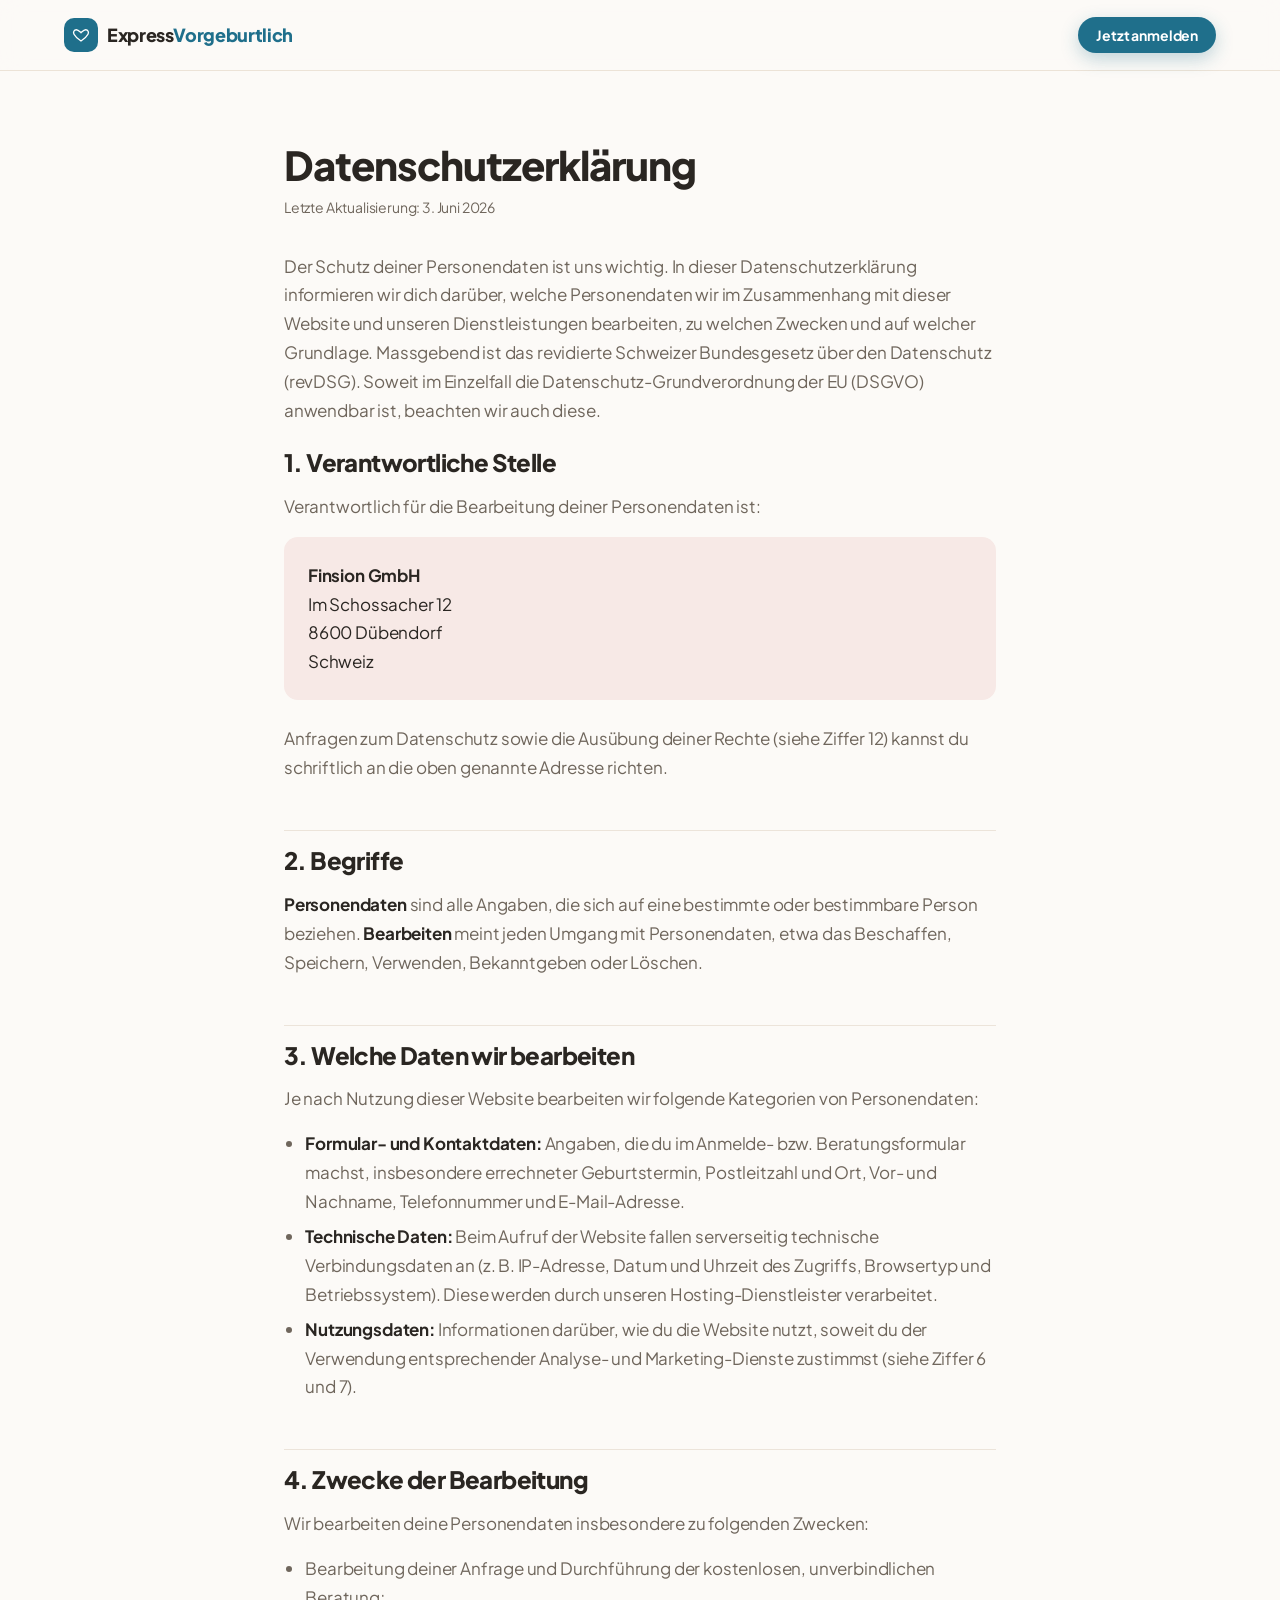
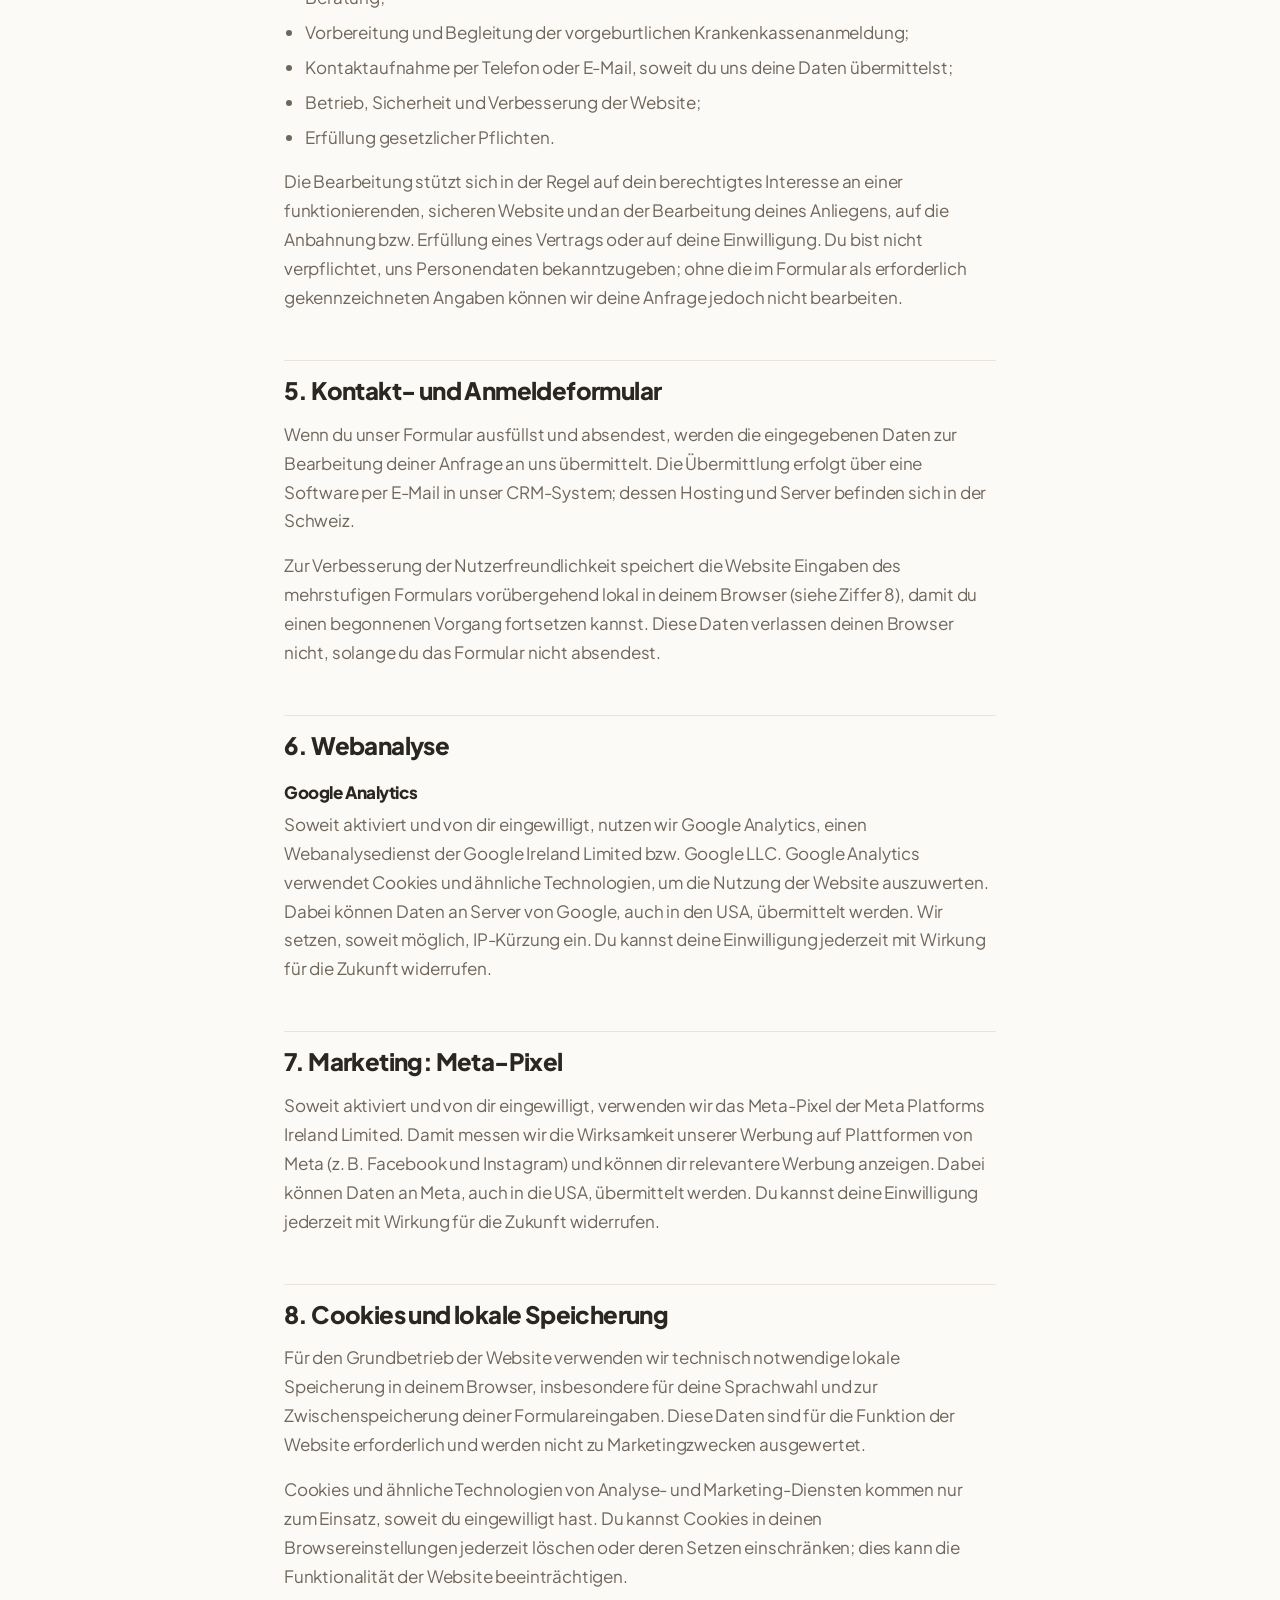
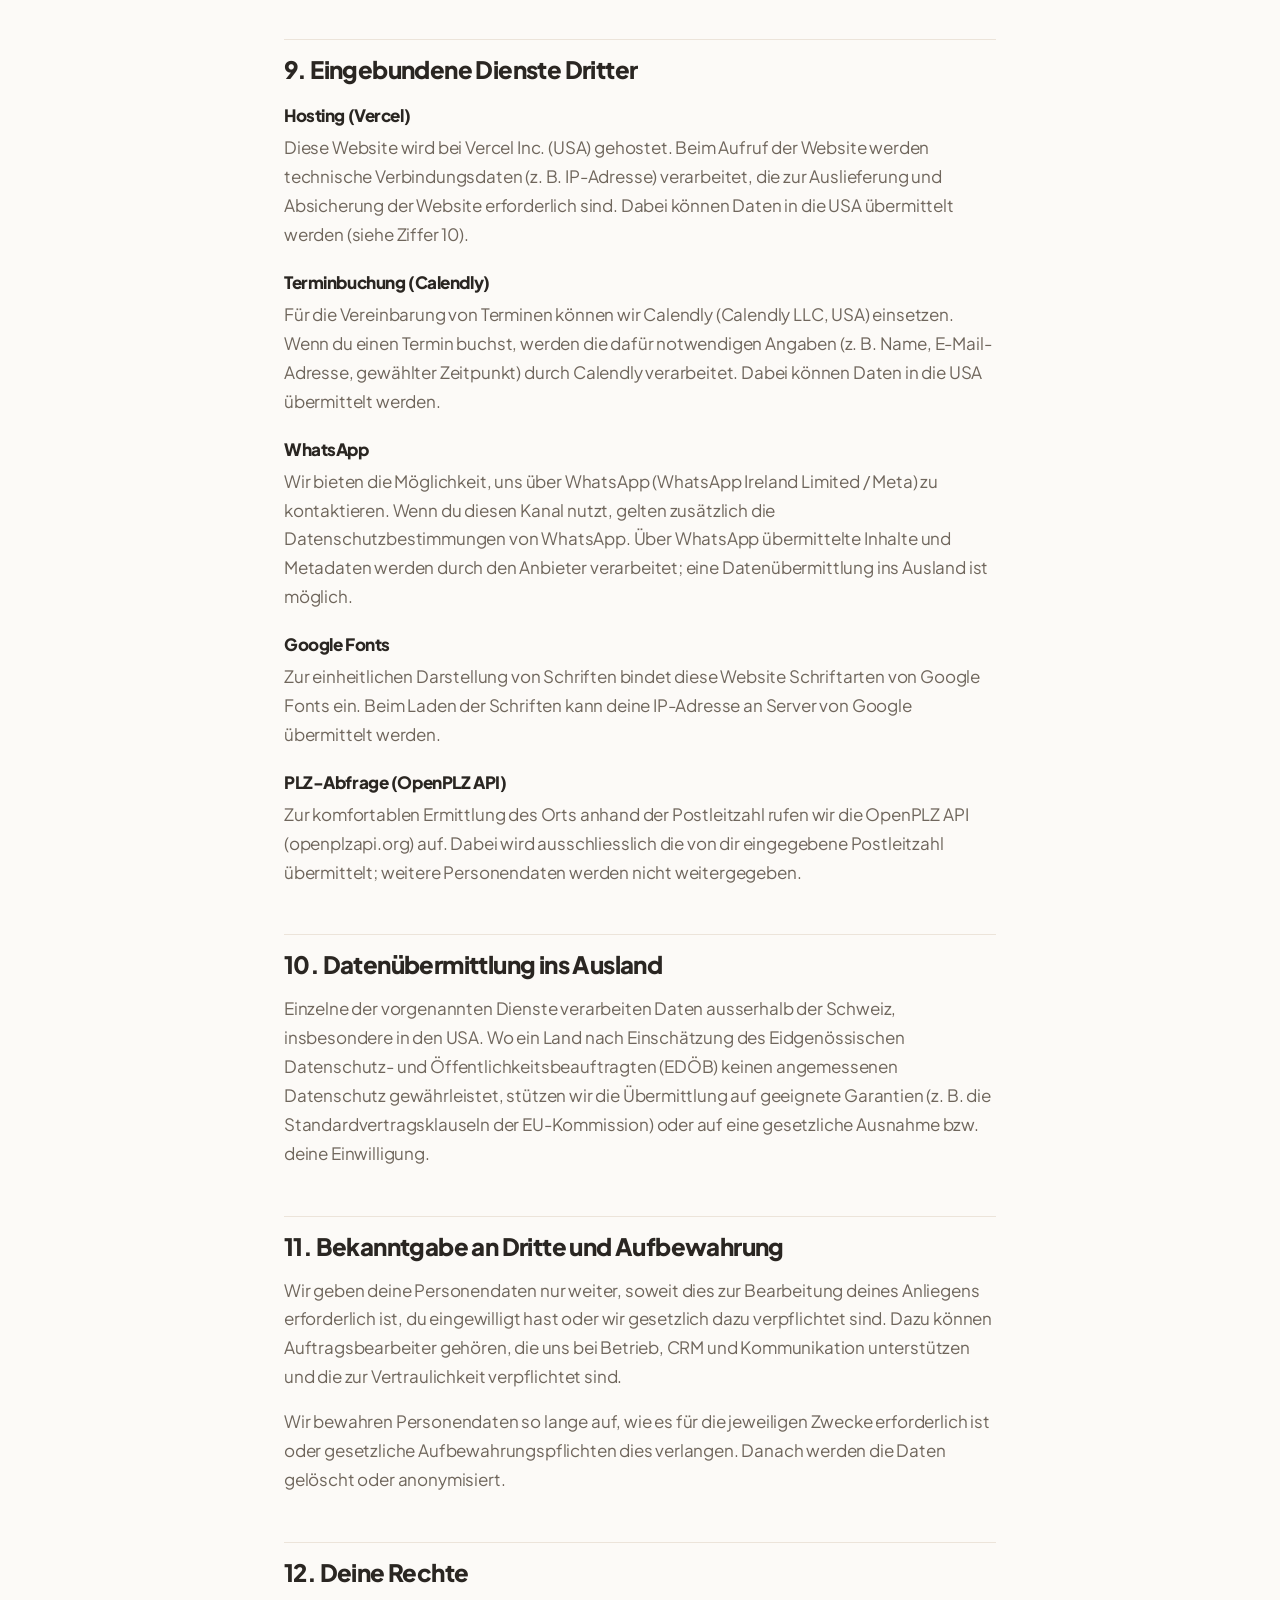
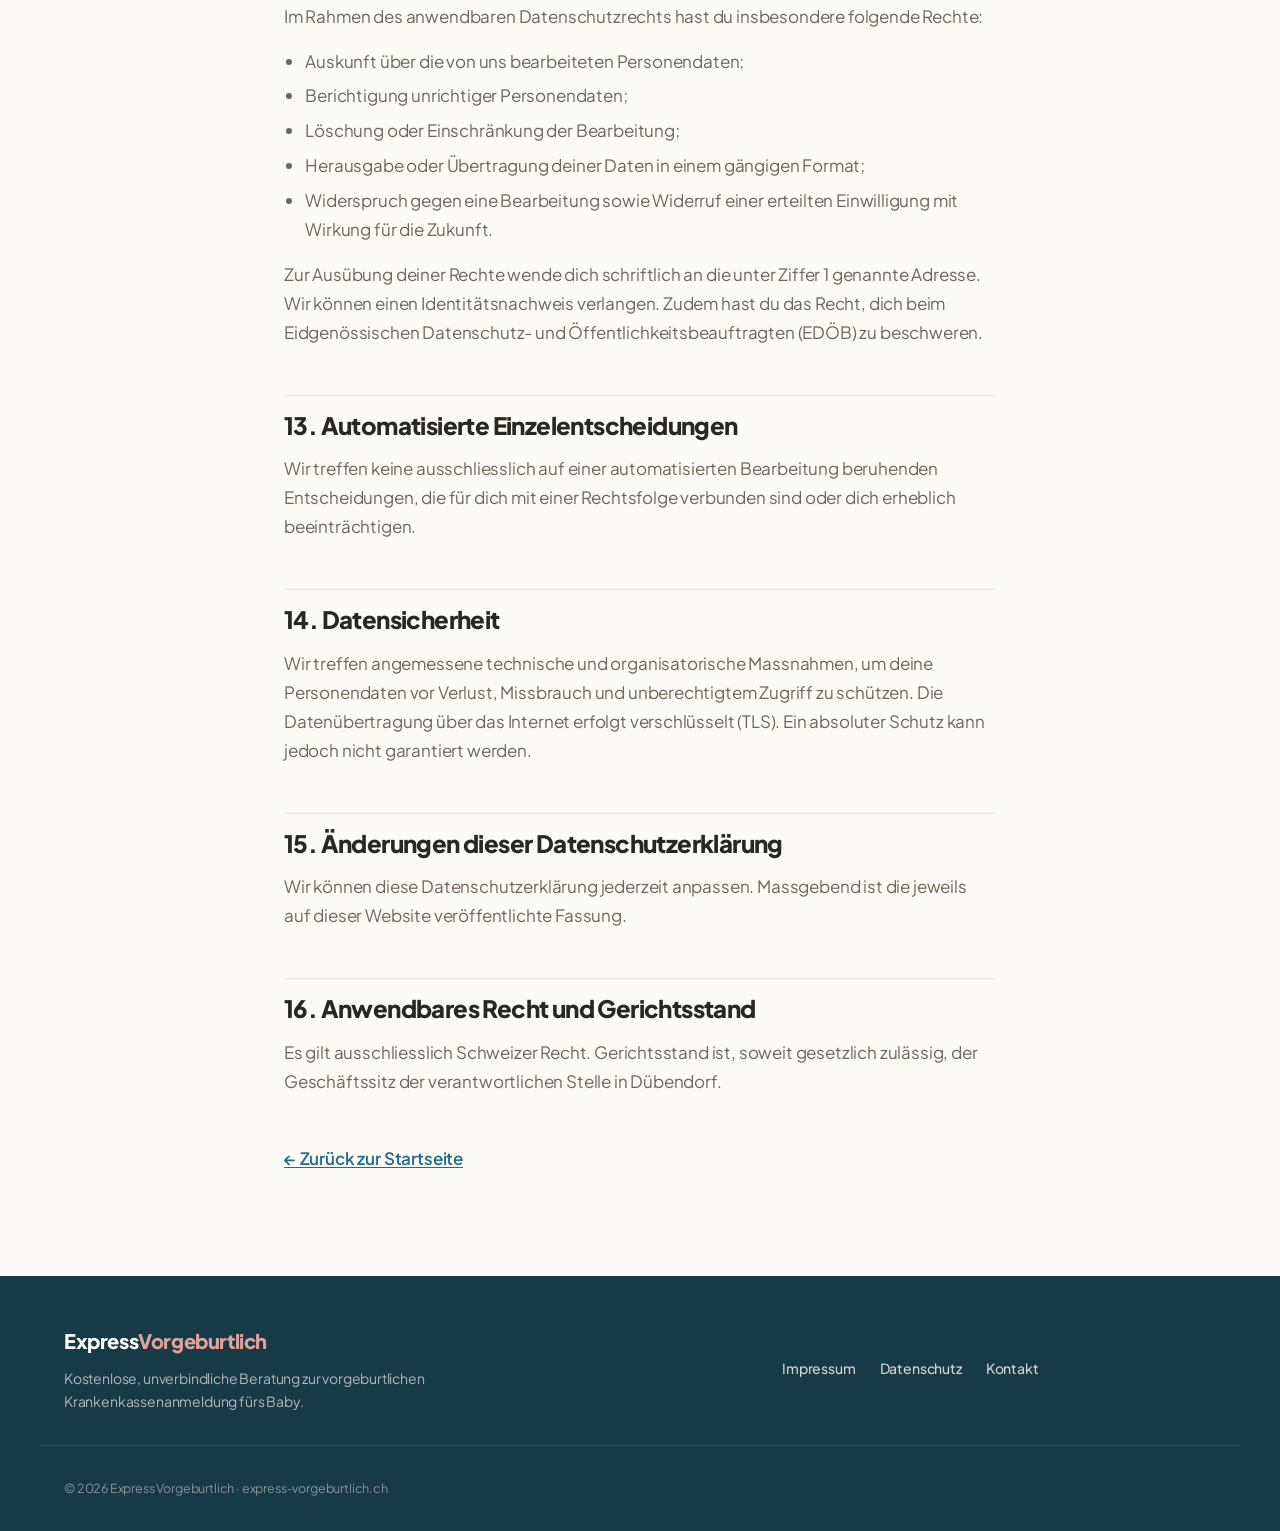
==== datenschutz.html @ a2217237 "Babyphone-Hinweis praezisiert: erfolgreiche Anmeldung bei der Krankenkasse (4 Sprachen)" ====
<!DOCTYPE html>
<html lang="de">
<head>
  <meta charset="UTF-8" />
  <meta name="viewport" content="width=device-width, initial-scale=1.0" />
  <title>Datenschutzerklärung · Express Vorgeburtlich</title>
  <meta name="description" content="Datenschutzerklärung von Express Vorgeburtlich nach revidiertem Schweizer Datenschutzgesetz (revDSG)." />
  <meta name="robots" content="index, follow" />
  <link rel="canonical" href="https://express-vorgeburtlich.ch/datenschutz.html" />

  <link rel="icon" href="/favicon.ico" sizes="any" />
  <link rel="icon" href="/favicon.svg" type="image/svg+xml" />
  <link rel="apple-touch-icon" href="/apple-touch-icon.png" />

  <link rel="preconnect" href="https://fonts.googleapis.com" />
  <link rel="preconnect" href="https://fonts.gstatic.com" crossorigin />
  <link rel="stylesheet"
        href="https://fonts.googleapis.com/css2?family=Plus+Jakarta+Sans:wght@400;500;600;700;800&display=swap" />

  <link rel="stylesheet" href="styles.css?v=25" />
</head>
<body>

  <!-- ============================================================
       HEADER (schlank, ohne Formular-Logik)
       ============================================================ -->
  <header class="site-header" id="top">
    <div class="container header-inner">
      <a class="logo" href="/" aria-label="Express Vorgeburtlich: Startseite">
        <span class="logo-mark" aria-hidden="true">
          <svg viewBox="0 0 24 24" width="18" height="18">
            <path d="M12 20s-7-4.5-9.3-9C1.2 8.2 2.6 5 5.8 5 8 5 9.3 6.5 12 9c2.7-2.5 4-4 6.2-4 3.2 0 4.6 3.2 3.1 6-2.3 4.5-9.3 9-9.3 9z" fill="none" stroke="currentColor" stroke-width="1.8" stroke-linejoin="round"/>
          </svg>
        </span>
        <span class="logo-text">Express<span class="logo-accent">Vorgeburtlich</span></span>
      </a>
      <div class="header-actions">
        <a href="/#formular" class="btn btn-primary btn-sm header-cta">Jetzt anmelden</a>
      </div>
    </div>
  </header>

  <main>
    <section class="legal">
      <div class="container narrow">

        <div class="legal-head">
          <h1>Datenschutzerklärung</h1>
          <p class="legal-updated">Letzte Aktualisierung: 3. Juni 2026</p>
        </div>

        <p>
          Der Schutz deiner Personendaten ist uns wichtig. In dieser Datenschutzerklärung
          informieren wir dich darüber, welche Personendaten wir im Zusammenhang mit dieser
          Website und unseren Dienstleistungen bearbeiten, zu welchen Zwecken und auf welcher
          Grundlage. Massgebend ist das revidierte Schweizer Bundesgesetz über den Datenschutz
          (revDSG). Soweit im Einzelfall die Datenschutz-Grundverordnung der EU (DSGVO) anwendbar
          ist, beachten wir auch diese.
        </p>

        <h2>1. Verantwortliche Stelle</h2>
        <p>Verantwortlich für die Bearbeitung deiner Personendaten ist:</p>
        <div class="legal-box">
          <address>
            <strong>Finsion GmbH</strong><br />
            Im Schossacher 12<br />
            8600 Dübendorf<br />
            Schweiz
          </address>
        </div>
        <p>
          Anfragen zum Datenschutz sowie die Ausübung deiner Rechte (siehe Ziffer 12) kannst du
          schriftlich an die oben genannte Adresse richten.
        </p>

        <h2>2. Begriffe</h2>
        <p>
          <strong>Personendaten</strong> sind alle Angaben, die sich auf eine bestimmte oder
          bestimmbare Person beziehen. <strong>Bearbeiten</strong> meint jeden Umgang mit
          Personendaten, etwa das Beschaffen, Speichern, Verwenden, Bekanntgeben oder Löschen.
        </p>

        <h2>3. Welche Daten wir bearbeiten</h2>
        <p>Je nach Nutzung dieser Website bearbeiten wir folgende Kategorien von Personendaten:</p>
        <ul>
          <li>
            <strong>Formular- und Kontaktdaten:</strong> Angaben, die du im Anmelde- bzw.
            Beratungsformular machst, insbesondere errechneter Geburtstermin, Postleitzahl und Ort,
            Vor- und Nachname, Telefonnummer und E-Mail-Adresse.
          </li>
          <li>
            <strong>Technische Daten:</strong> Beim Aufruf der Website fallen serverseitig
            technische Verbindungsdaten an (z. B. IP-Adresse, Datum und Uhrzeit des Zugriffs,
            Browsertyp und Betriebssystem). Diese werden durch unseren Hosting-Dienstleister
            verarbeitet.
          </li>
          <li>
            <strong>Nutzungsdaten:</strong> Informationen darüber, wie du die Website nutzt,
            soweit du der Verwendung entsprechender Analyse- und Marketing-Dienste zustimmst
            (siehe Ziffer 6 und 7).
          </li>
        </ul>

        <h2>4. Zwecke der Bearbeitung</h2>
        <p>Wir bearbeiten deine Personendaten insbesondere zu folgenden Zwecken:</p>
        <ul>
          <li>Bearbeitung deiner Anfrage und Durchführung der kostenlosen, unverbindlichen Beratung;</li>
          <li>Vorbereitung und Begleitung der vorgeburtlichen Krankenkassenanmeldung;</li>
          <li>Kontaktaufnahme per Telefon oder E-Mail, soweit du uns deine Daten übermittelst;</li>
          <li>Betrieb, Sicherheit und Verbesserung der Website;</li>
          <li>Erfüllung gesetzlicher Pflichten.</li>
        </ul>
        <p>
          Die Bearbeitung stützt sich in der Regel auf dein berechtigtes Interesse an einer
          funktionierenden, sicheren Website und an der Bearbeitung deines Anliegens, auf die
          Anbahnung bzw. Erfüllung eines Vertrags oder auf deine Einwilligung. Du bist nicht
          verpflichtet, uns Personendaten bekanntzugeben; ohne die im Formular als erforderlich
          gekennzeichneten Angaben können wir deine Anfrage jedoch nicht bearbeiten.
        </p>

        <h2>5. Kontakt- und Anmeldeformular</h2>
        <p>
          Wenn du unser Formular ausfüllst und absendest, werden die eingegebenen Daten zur
          Bearbeitung deiner Anfrage an uns übermittelt. Die Übermittlung erfolgt über eine
          Software per E-Mail in unser CRM-System; dessen Hosting und Server befinden sich in der
          Schweiz.
        </p>
        <p>
          Zur Verbesserung der Nutzerfreundlichkeit speichert die Website Eingaben des mehrstufigen
          Formulars vorübergehend lokal in deinem Browser (siehe Ziffer 8), damit du einen
          begonnenen Vorgang fortsetzen kannst. Diese Daten verlassen deinen Browser nicht, solange
          du das Formular nicht absendest.
        </p>

        <h2>6. Webanalyse</h2>
        <h3>Google Analytics</h3>
        <p>
          Soweit aktiviert und von dir eingewilligt, nutzen wir Google Analytics, einen
          Webanalysedienst der Google Ireland Limited bzw. Google LLC. Google Analytics verwendet
          Cookies und ähnliche Technologien, um die Nutzung der Website auszuwerten. Dabei können
          Daten an Server von Google, auch in den USA, übermittelt werden. Wir setzen, soweit
          möglich, IP-Kürzung ein. Du kannst deine Einwilligung jederzeit mit Wirkung für die
          Zukunft widerrufen.
        </p>

        <h2>7. Marketing: Meta-Pixel</h2>
        <p>
          Soweit aktiviert und von dir eingewilligt, verwenden wir das Meta-Pixel der Meta Platforms
          Ireland Limited. Damit messen wir die Wirksamkeit unserer Werbung auf Plattformen von Meta
          (z. B. Facebook und Instagram) und können dir relevantere Werbung anzeigen. Dabei können
          Daten an Meta, auch in die USA, übermittelt werden. Du kannst deine Einwilligung jederzeit
          mit Wirkung für die Zukunft widerrufen.
        </p>

        <h2>8. Cookies und lokale Speicherung</h2>
        <p>
          Für den Grundbetrieb der Website verwenden wir technisch notwendige lokale Speicherung in
          deinem Browser, insbesondere für deine Sprachwahl und zur Zwischenspeicherung deiner
          Formulareingaben. Diese Daten sind für die Funktion der Website erforderlich und werden
          nicht zu Marketingzwecken ausgewertet.
        </p>
        <p>
          Cookies und ähnliche Technologien von Analyse- und Marketing-Diensten kommen nur zum
          Einsatz, soweit du eingewilligt hast. Du kannst Cookies in deinen Browsereinstellungen
          jederzeit löschen oder deren Setzen einschränken; dies kann die Funktionalität der Website
          beeinträchtigen.
        </p>

        <h2>9. Eingebundene Dienste Dritter</h2>
        <h3>Hosting (Vercel)</h3>
        <p>
          Diese Website wird bei Vercel Inc. (USA) gehostet. Beim Aufruf der Website werden
          technische Verbindungsdaten (z. B. IP-Adresse) verarbeitet, die zur Auslieferung und
          Absicherung der Website erforderlich sind. Dabei können Daten in die USA übermittelt
          werden (siehe Ziffer 10).
        </p>
        <h3>Terminbuchung (Calendly)</h3>
        <p>
          Für die Vereinbarung von Terminen können wir Calendly (Calendly LLC, USA) einsetzen. Wenn
          du einen Termin buchst, werden die dafür notwendigen Angaben (z. B. Name, E-Mail-Adresse,
          gewählter Zeitpunkt) durch Calendly verarbeitet. Dabei können Daten in die USA übermittelt
          werden.
        </p>
        <h3>WhatsApp</h3>
        <p>
          Wir bieten die Möglichkeit, uns über WhatsApp (WhatsApp Ireland Limited / Meta) zu
          kontaktieren. Wenn du diesen Kanal nutzt, gelten zusätzlich die Datenschutzbestimmungen
          von WhatsApp. Über WhatsApp übermittelte Inhalte und Metadaten werden durch den Anbieter
          verarbeitet; eine Datenübermittlung ins Ausland ist möglich.
        </p>
        <h3>Google Fonts</h3>
        <p>
          Zur einheitlichen Darstellung von Schriften bindet diese Website Schriftarten von Google
          Fonts ein. Beim Laden der Schriften kann deine IP-Adresse an Server von Google übermittelt
          werden.
        </p>
        <h3>PLZ-Abfrage (OpenPLZ API)</h3>
        <p>
          Zur komfortablen Ermittlung des Orts anhand der Postleitzahl rufen wir die OpenPLZ API
          (openplzapi.org) auf. Dabei wird ausschliesslich die von dir eingegebene Postleitzahl
          übermittelt; weitere Personendaten werden nicht weitergegeben.
        </p>

        <h2>10. Datenübermittlung ins Ausland</h2>
        <p>
          Einzelne der vorgenannten Dienste verarbeiten Daten ausserhalb der Schweiz, insbesondere
          in den USA. Wo ein Land nach Einschätzung des Eidgenössischen Datenschutz- und
          Öffentlichkeitsbeauftragten (EDÖB) keinen angemessenen Datenschutz gewährleistet, stützen
          wir die Übermittlung auf geeignete Garantien (z. B. die Standardvertragsklauseln der
          EU-Kommission) oder auf eine gesetzliche Ausnahme bzw. deine Einwilligung.
        </p>

        <h2>11. Bekanntgabe an Dritte und Aufbewahrung</h2>
        <p>
          Wir geben deine Personendaten nur weiter, soweit dies zur Bearbeitung deines Anliegens
          erforderlich ist, du eingewilligt hast oder wir gesetzlich dazu verpflichtet sind. Dazu
          können Auftragsbearbeiter gehören, die uns bei Betrieb, CRM und Kommunikation
          unterstützen und die zur Vertraulichkeit verpflichtet sind.
        </p>
        <p>
          Wir bewahren Personendaten so lange auf, wie es für die jeweiligen Zwecke erforderlich ist
          oder gesetzliche Aufbewahrungspflichten dies verlangen. Danach werden die Daten gelöscht
          oder anonymisiert.
        </p>

        <h2>12. Deine Rechte</h2>
        <p>Im Rahmen des anwendbaren Datenschutzrechts hast du insbesondere folgende Rechte:</p>
        <ul>
          <li>Auskunft über die von uns bearbeiteten Personendaten;</li>
          <li>Berichtigung unrichtiger Personendaten;</li>
          <li>Löschung oder Einschränkung der Bearbeitung;</li>
          <li>Herausgabe oder Übertragung deiner Daten in einem gängigen Format;</li>
          <li>Widerspruch gegen eine Bearbeitung sowie Widerruf einer erteilten Einwilligung mit Wirkung für die Zukunft.</li>
        </ul>
        <p>
          Zur Ausübung deiner Rechte wende dich schriftlich an die unter Ziffer 1 genannte Adresse.
          Wir können einen Identitätsnachweis verlangen. Zudem hast du das Recht, dich beim
          Eidgenössischen Datenschutz- und Öffentlichkeitsbeauftragten (EDÖB) zu beschweren.
        </p>

        <h2>13. Automatisierte Einzelentscheidungen</h2>
        <p>
          Wir treffen keine ausschliesslich auf einer automatisierten Bearbeitung beruhenden
          Entscheidungen, die für dich mit einer Rechtsfolge verbunden sind oder dich erheblich
          beeinträchtigen.
        </p>

        <h2>14. Datensicherheit</h2>
        <p>
          Wir treffen angemessene technische und organisatorische Massnahmen, um deine Personendaten
          vor Verlust, Missbrauch und unberechtigtem Zugriff zu schützen. Die Datenübertragung über
          das Internet erfolgt verschlüsselt (TLS). Ein absoluter Schutz kann jedoch nicht garantiert
          werden.
        </p>

        <h2>15. Änderungen dieser Datenschutzerklärung</h2>
        <p>
          Wir können diese Datenschutzerklärung jederzeit anpassen. Massgebend ist die jeweils auf
          dieser Website veröffentlichte Fassung.
        </p>

        <h2>16. Anwendbares Recht und Gerichtsstand</h2>
        <p>
          Es gilt ausschliesslich Schweizer Recht. Gerichtsstand ist, soweit gesetzlich zulässig,
          der Geschäftssitz der verantwortlichen Stelle in Dübendorf.
        </p>

        <a href="/" class="legal-back">← Zurück zur Startseite</a>

      </div>
    </section>
  </main>

  <!-- ============================================================
       FOOTER (konsistent zur Startseite)
       ============================================================ -->
  <footer class="site-footer">
    <div class="container footer-inner">
      <div class="footer-brand">
        <span class="logo-text footer-logo">Express<span class="logo-accent">Vorgeburtlich</span></span>
        <p class="footer-tagline">Kostenlose, unverbindliche Beratung zur vorgeburtlichen Krankenkassenanmeldung fürs Baby.</p>
      </div>
      <nav class="footer-links" aria-label="Footer-Navigation">
        <a href="/impressum.html">Impressum</a>
        <a href="/datenschutz.html">Datenschutz</a>
        <a href="/#formular">Kontakt</a>
      </nav>
    </div>
    <div class="container footer-legal-wrap">
      <p class="legal-note">© <span id="year">2026</span> Express Vorgeburtlich · express-vorgeburtlich.ch</p>
    </div>
  </footer>

  <script>
    document.getElementById('year').textContent = new Date().getFullYear();
  </script>
</body>
</html>
---- styles.css ----
/* ============================================================
   Express Vorgeburtlich: styles.css
   Modern, clean, warm & vertrauensvoll. Mobile-first, WCAG 2.1 AA.
   ============================================================ */

/* ===== Design-Tokens ===== */
:root {
  /* Hintergründe */
  --bg: #FCFAF7;
  --bg-card: #FFFFFF;
  --bg-soft: #F4EEE6;
  --bg-deep: #173A47;        /* dunkler Akzentboden (Footer / Final-CTA) */

  /* Marke / Akzente */
  --brand: #1F6F8B;          /* primärer Trust-Ton */
  --brand-hover: #185A72;
  --brand-soft: #E6F0F3;
  --rose: #E0A39B;
  --rose-soft: #F7E9E6;
  --rose-ink: #9A463C;       /* AA-konformer Rotton auf --rose-soft (~5.35:1) */
  --green: #6FA98A;

  /* Text */
  --text: #2A2622;
  --text-soft: #6F665C;
  --text-invert: #F4EEE6;

  /* Linien / States */
  --border: #ECE3D7;
  --border-strong: #DDD2C3;
  --error: #C0533F;
  --focus: #1F6F8B;

  /* Radius & Schatten */
  --r-lg: 24px;
  --r-md: 16px;
  --r-sm: 12px;
  --r-pill: 999px;
  --shadow-xs: 0 1px 2px rgba(34, 30, 26, 0.04);
  --shadow-sm: 0 4px 16px rgba(34, 30, 26, 0.06);
  --shadow-md: 0 12px 32px rgba(34, 30, 26, 0.08);
  --shadow-lg: 0 24px 60px rgba(23, 58, 71, 0.14);

  /* Typo */
  --font: "Plus Jakarta Sans", system-ui, -apple-system, "Segoe UI", Roboto, sans-serif;

  /* Spacing (8-pt) */
  --sp-1: 8px; --sp-2: 16px; --sp-3: 24px; --sp-4: 32px;
  --sp-5: 48px; --sp-6: 72px; --sp-7: 104px;

  --maxw: 1200px;
}

/* ===== Reset / Base ===== */
*, *::before, *::after { box-sizing: border-box; }
html { scroll-behavior: smooth; -webkit-text-size-adjust: 100%; }
body {
  margin: 0;
  font-family: var(--font);
  color: var(--text);
  background: var(--bg);
  line-height: 1.65;
  font-size: 17px;
  letter-spacing: -0.01em;
  -webkit-font-smoothing: antialiased;
}
img { max-width: 100%; height: auto; display: block; }
h1, h2, h3 { line-height: 1.12; font-weight: 800; margin: 0 0 var(--sp-2); letter-spacing: -0.025em; }
a { color: var(--brand); }

.container { width: 100%; max-width: var(--maxw); margin: 0 auto; padding: 0 var(--sp-3); }
.container.narrow { max-width: 760px; }
.center { text-align: center; }

.section { padding: var(--sp-6) 0; }

/* Eyebrow / Kicker */
.eyebrow {
  display: inline-block;
  font-size: 13px; font-weight: 700; letter-spacing: 0.08em; text-transform: uppercase;
  color: var(--brand);
  background: var(--brand-soft);
  padding: 6px 14px; border-radius: var(--r-pill);
  margin-bottom: var(--sp-2);
}
.eyebrow-rose { color: var(--rose-ink); background: var(--rose-soft); }

/* Icons */
.ic { width: 20px; height: 20px; flex: 0 0 auto; }
.ic-r { width: 18px; height: 18px; }

/* ===== Buttons ===== */
.btn {
  display: inline-flex; align-items: center; justify-content: center; gap: 8px;
  border: none; border-radius: var(--r-pill);
  font-family: var(--font); font-weight: 700; font-size: 16px;
  text-decoration: none; cursor: pointer; padding: 13px 24px;
  transition: background-color .2s ease, transform .08s ease, box-shadow .2s ease, color .2s ease;
  line-height: 1.2; white-space: nowrap;
}
.btn-primary { background: var(--brand); color: #fff; box-shadow: 0 6px 18px rgba(31, 111, 139, 0.28); }
.btn-primary:hover { background: var(--brand-hover); transform: translateY(-1px); box-shadow: 0 10px 24px rgba(31, 111, 139, 0.32); }
.btn-primary:active { transform: translateY(0); }
.btn-ghost { background: var(--bg-card); color: var(--brand); border: 1.5px solid var(--border-strong); }
.btn-ghost:hover { border-color: var(--brand); background: var(--brand-soft); }
.btn-light { background: #fff; color: var(--brand); }
.btn-light:hover { background: var(--bg-soft); transform: translateY(-1px); }
.btn-sm { padding: 10px 18px; font-size: 14px; }
.btn-lg { padding: 16px 30px; font-size: 17px; }
.btn-block { width: 100%; }

/* Fokus-States */
:focus-visible { outline: 3px solid var(--focus); outline-offset: 2px; border-radius: 6px; }

/* ============================================================
   HEADER
   ============================================================ */
.site-header {
  position: sticky; top: 0; z-index: 50;
  background: rgba(252, 250, 247, 0.85);
  backdrop-filter: saturate(180%) blur(12px);
  border-bottom: 1px solid var(--border);
}
.header-inner { display: flex; align-items: center; justify-content: space-between; gap: var(--sp-2); min-height: 70px; }
.logo { display: inline-flex; align-items: center; gap: 9px; text-decoration: none; color: var(--text); }
.logo-mark {
  width: 34px; height: 34px; border-radius: 10px;
  background: var(--brand); color: #fff;
  display: flex; align-items: center; justify-content: center;
}
.logo-text { font-weight: 800; font-size: 18px; letter-spacing: -0.02em; }
.logo-accent { color: var(--brand); }

.main-nav { display: none; gap: var(--sp-3); }
.main-nav a { color: var(--text-soft); text-decoration: none; font-weight: 600; font-size: 15px; transition: color .2s; }
.main-nav a:hover { color: var(--brand); }

.header-actions { display: flex; align-items: center; gap: var(--sp-1); }

.lang-switch { display: flex; gap: 2px; background: var(--bg-soft); border-radius: var(--r-pill); padding: 3px; }
.lang-btn {
  border: none; background: transparent; cursor: pointer;
  font-size: 12px; font-weight: 700; color: var(--text-soft);
  padding: 6px 10px; border-radius: var(--r-pill); font-family: var(--font); transition: .15s;
}
.lang-btn[aria-pressed="true"] { background: var(--bg-card); color: var(--brand); box-shadow: var(--shadow-xs); }

.header-cta { display: none; }

/* Mobile-Nav-Toggle */
.nav-toggle {
  display: inline-flex; flex-direction: column; justify-content: center; gap: 4px;
  width: 42px; height: 42px; border: 1px solid var(--border); border-radius: 12px;
  background: var(--bg-card); cursor: pointer; padding: 10px;
}
.nav-toggle span { display: block; height: 2px; background: var(--text); border-radius: 2px; transition: .25s; }
.nav-toggle[aria-expanded="true"] span:nth-child(1) { transform: translateY(6px) rotate(45deg); }
.nav-toggle[aria-expanded="true"] span:nth-child(2) { opacity: 0; }
.nav-toggle[aria-expanded="true"] span:nth-child(3) { transform: translateY(-6px) rotate(-45deg); }

.mobile-nav {
  display: flex; flex-direction: column; gap: 2px;
  padding: var(--sp-2) var(--sp-3) var(--sp-3);
  border-bottom: 1px solid var(--border); background: var(--bg);
}
.mobile-nav[hidden] { display: none; }
.mobile-nav a { color: var(--text); text-decoration: none; padding: 12px 0; font-weight: 600; border-bottom: 1px solid var(--border); }
.mobile-nav a:last-child { border-bottom: none; }
.mobile-nav .btn { margin-top: var(--sp-2); color: #fff; }

/* ============================================================
   HERO
   ============================================================ */
.hero {
  position: relative;
  padding: var(--sp-5) 0 var(--sp-5);
  background:
    radial-gradient(900px 460px at 88% -8%, rgba(31, 111, 139, 0.10), transparent 60%),
    radial-gradient(760px 460px at -8% 6%, rgba(224, 163, 155, 0.14), transparent 58%),
    var(--bg);
}
.hero-grid { display: grid; gap: var(--sp-4); grid-template-columns: 1fr; align-items: start; }
.hero-title { font-size: clamp(30px, 6.2vw, 50px); margin-bottom: var(--sp-2); }
.hero-sub { font-size: clamp(16px, 2.2vw, 19px); color: var(--text-soft); margin: 0 0 var(--sp-3); max-width: 540px; }

.hero-checks { list-style: none; margin: 0 0 var(--sp-3); padding: 0; display: grid; gap: 10px; }
.hero-checks li { display: flex; align-items: center; gap: 10px; font-weight: 600; font-size: 15px; }
.hero-checks .ic { color: #fff; background: var(--green); border-radius: 50%; padding: 3px; width: 22px; height: 22px; }

.hero-cta-row { display: flex; flex-wrap: wrap; gap: var(--sp-2); margin-bottom: var(--sp-3); }

.hero-gift-note {
  display: inline-flex; align-items: center; gap: 9px;
  font-size: 14px; color: var(--text-soft); font-weight: 600;
  background: var(--rose-soft); color: var(--rose-ink);
  padding: 10px 16px; border-radius: var(--r-pill); margin: 0;
}
.hero-gift-note .ic { color: var(--rose-ink); }

.hero-urgency {
  display: flex; align-items: center; gap: 10px;
  font-size: 14px; font-weight: 600; line-height: 1.35;
  color: var(--rose-ink); background: var(--rose-soft);
  border-left: 4px solid var(--rose);
  padding: 12px 16px; border-radius: var(--r-sm);
  margin: 0 0 var(--sp-3);
}
.hero-urgency .ic { color: var(--rose-ink); flex-shrink: 0; width: 22px; height: 22px; }

/* Hero-Formularkarte */
.hero-form-card {
  background: var(--bg-card);
  border-radius: var(--r-lg);
  box-shadow: var(--shadow-lg);
  border: 1px solid var(--border);
  padding: var(--sp-4);
  order: -1;                 /* Mobil: Formular zuoberst */
}
.form-card-head { margin-bottom: var(--sp-3); }
.form-title { font-size: 23px; margin-bottom: 6px; }
.form-lead { color: var(--text-soft); font-size: 14.5px; margin: 0; }

/* Trust-Leiste unter Hero */
.trust-strip {
  list-style: none; margin: var(--sp-5) 0 0; padding: var(--sp-3) var(--sp-3);
  display: grid; grid-template-columns: 1fr 1fr; gap: var(--sp-2);
  background: var(--bg-card); border: 1px solid var(--border);
  border-radius: var(--r-md); box-shadow: var(--shadow-sm);
}
.trust-strip li { display: flex; align-items: center; gap: 10px; font-size: 14px; font-weight: 600; color: var(--text); }
.trust-strip .ic { color: var(--brand); }

/* ============================================================
   FORMULAR
   ============================================================ */
.form-row { margin-bottom: var(--sp-1); }
.form-row.two { display: grid; gap: var(--sp-2); grid-template-columns: 1fr; }
.form-field { margin-bottom: var(--sp-2); display: flex; flex-direction: column; }
.form-field label { font-size: 13.5px; font-weight: 700; margin-bottom: 6px; color: var(--text); }

.form-field input[type="text"],
.form-field input[type="tel"],
.form-field input[type="email"],
.form-field input[type="date"] {
  font-family: var(--font); font-size: 16px; padding: 13px 14px;
  border: 1.5px solid var(--border-strong); border-radius: var(--r-sm);
  background: #fff; color: var(--text); width: 100%;
  transition: border-color .15s, box-shadow .15s;
}

/* Datumsfeld: iOS/Safari richtet den Wert sonst zentriert/verschoben aus.
   Hier linksbuendig und gleiche Hoehe wie die anderen Felder erzwingen. */
.form-field input[type="date"] {
  -webkit-appearance: none;
  appearance: none;
  min-height: 50px;
  text-align: left;
  display: block;
}
.form-field input[type="date"]::-webkit-date-and-time-value {
  text-align: left;
  margin: 0;
}
.form-field input[type="date"]::-webkit-calendar-picker-indicator {
  margin-left: auto;
  opacity: .6;
}

.form-field input::placeholder { color: #b3a99c; }
.form-field input:focus {
  border-color: var(--brand); outline: none;
  box-shadow: 0 0 0 3px rgba(31, 111, 139, 0.16);
}
.form-field input[aria-invalid="true"] {
  border-color: var(--error); box-shadow: 0 0 0 3px rgba(192, 83, 63, 0.14);
}

.field-error { color: var(--error); font-size: 12.5px; font-weight: 600; margin: 6px 0 0; }
.field-error:empty { margin: 0; }

/* Checkbox */
.checkbox-field { margin-bottom: var(--sp-2); }
.checkbox { display: flex; align-items: flex-start; gap: 11px; font-size: 13.5px; font-weight: 500; color: var(--text-soft); cursor: pointer; }
.checkbox input { margin-top: 2px; width: 19px; height: 19px; accent-color: var(--brand); flex: 0 0 auto; }
.checkbox-text { line-height: 1.5; }
.inline-link { color: var(--brand); text-decoration: underline; font-weight: 600; }

.btn .btn-spinner {
  width: 18px; height: 18px; border-radius: 50%;
  border: 2.5px solid rgba(255,255,255,0.4); border-top-color: #fff;
  display: none; animation: spin .7s linear infinite;
}
.btn.is-loading .btn-spinner { display: inline-block; }
.btn.is-loading { opacity: .9; pointer-events: none; }
@keyframes spin { to { transform: rotate(360deg); } }

.form-microcopy { display: flex; align-items: center; justify-content: center; gap: 8px; font-size: 13px; color: var(--text-soft); margin: var(--sp-2) 0 0; font-weight: 500; }
.form-microcopy .ic { color: var(--green); width: 16px; height: 16px; }

.form-status { margin-top: var(--sp-2); padding: 12px 14px; border-radius: var(--r-sm); font-size: 14px; font-weight: 600; }
.form-status.is-error { background: rgba(192, 83, 63, 0.1); color: var(--error); }

/* Honeypot */
.hp-field { position: absolute; left: -9999px; width: 1px; height: 1px; overflow: hidden; }

/* Erfolgsmeldung */
.form-success { text-align: center; padding: var(--sp-3) 0; }
.success-icon {
  width: 64px; height: 64px; margin: 0 auto var(--sp-2);
  background: var(--green); color: #fff; border-radius: 50%;
  display: flex; align-items: center; justify-content: center;
}
.form-success h3 { font-size: 22px; }
.form-success p { color: var(--text-soft); margin-bottom: var(--sp-3); }

/* ============================================================
   MEHRSTUFIGES FORMULAR (Wizard)
   ============================================================ */
.sr-only {
  position: absolute; width: 1px; height: 1px; padding: 0; margin: -1px;
  overflow: hidden; clip: rect(0 0 0 0); white-space: nowrap; border: 0;
}

/* Fortschritt */
.wizard-progress { margin-bottom: var(--sp-3); }
.wizard-progress-bar {
  height: 8px; border-radius: var(--r-pill);
  background: var(--bg-soft); overflow: hidden;
}
.wizard-progress-bar > span {
  display: block; height: 100%; border-radius: var(--r-pill);
  background: linear-gradient(90deg, var(--brand), #2C8FB0);
  transition: width .45s cubic-bezier(.4, 0, .2, 1);
}
.wizard-progress-label {
  display: flex; align-items: center; gap: 7px;
  font-size: 12.5px; font-weight: 600; color: var(--text-soft);
  margin: 8px 0 0;
}
.wizard-step-count { color: var(--brand); font-weight: 800; }
.wizard-progress-dot { opacity: .5; }

/* Schritte */
.form-step { display: none; animation: stepIn .35s ease both; }
.form-step.is-active { display: block; }
@keyframes stepIn { from { opacity: 0; transform: translateY(8px); } to { opacity: 1; transform: none; } }

.step-q { font-size: 20px; font-weight: 800; margin: 0 0 4px; letter-spacing: -0.02em; }
.step-help { font-size: 14px; color: var(--text-soft); margin: 0 0 var(--sp-2); }

.wizard-actions { display: flex; align-items: center; gap: var(--sp-1); margin-top: var(--sp-1); }
.wizard-actions.single { display: block; }
.wizard-actions .wizard-back { flex: 0 0 auto; }
.wizard-actions .wizard-grow { flex: 1 1 auto; }

/* Anker-Hinweis (CHF 149) im letzten Schritt */
.wizard-anchor {
  display: flex; align-items: center; gap: 9px;
  background: var(--rose-soft); color: var(--rose-ink);
  font-size: 13px; font-weight: 600; line-height: 1.4;
  padding: 11px 14px; border-radius: var(--r-sm);
  margin: 0 0 var(--sp-2);
}
.wizard-anchor .ic { color: var(--rose-ink); flex: 0 0 auto; }

/* Wunsch-Krankenkasse: Dropdown + Hinweis */
.form-field select {
  font-family: var(--font); font-size: 16px; padding: 13px 14px;
  border: 1.5px solid var(--border-strong); border-radius: var(--r-sm);
  background: #fff; color: var(--text); width: 100%; min-height: 50px;
  -webkit-appearance: none; appearance: none;
  background-image: url("data:image/svg+xml,%3Csvg xmlns='http://www.w3.org/2000/svg' width='20' height='20' viewBox='0 0 24 24' fill='none' stroke='%239A463C' stroke-width='2' stroke-linecap='round' stroke-linejoin='round'%3E%3Cpath d='M6 9l6 6 6-6'/%3E%3C/svg%3E");
  background-repeat: no-repeat; background-position: right 12px center;
  padding-right: 40px;
  transition: border-color .15s, box-shadow .15s;
}
.form-field select:focus {
  border-color: var(--brand); outline: none;
  box-shadow: 0 0 0 3px rgba(31, 111, 139, 0.16);
}
.insurer-wrap[hidden] { display: none; }
.insurer-note {
  display: flex; align-items: flex-start; gap: 8px;
  color: var(--rose-ink); font-size: 13px; font-weight: 600; line-height: 1.4;
  margin: 8px 0 0;
}
.insurer-note .ic { color: var(--rose-ink); flex: 0 0 auto; width: 18px; height: 18px; margin-top: 1px; }

/* Countdown-Badge */
.due-result { margin: var(--sp-2) 0 var(--sp-3); }
.countdown-badge {
  display: flex; align-items: center; gap: 9px;
  background: var(--brand-soft); color: var(--brand);
  font-size: 14px; font-weight: 700; line-height: 1.35;
  padding: 12px 15px; border-radius: var(--r-sm);
  border: 1px solid rgba(31, 111, 139, 0.18);
}
.countdown-badge .ic { flex: 0 0 auto; }

/* Persönliche Timeline */
.timeline {
  margin-top: var(--sp-2);
  border: 1px solid var(--border); border-radius: var(--r-md);
  background: var(--bg-card); padding: var(--sp-2) var(--sp-2) var(--sp-2) var(--sp-2);
}
.timeline-title {
  font-size: 12.5px; font-weight: 800; text-transform: uppercase; letter-spacing: 0.06em;
  color: var(--text-soft); margin: 0 0 var(--sp-2) 4px;
}
.timeline-list { list-style: none; margin: 0; padding: 0; position: relative; }
.timeline-list::before {
  content: ""; position: absolute; left: 9px; top: 6px; bottom: 6px;
  width: 2px; background: var(--border-strong);
}
.timeline-item { position: relative; padding: 0 0 var(--sp-2) 30px; }
.timeline-item:last-child { padding-bottom: 0; }
.timeline-item::before {
  content: ""; position: absolute; left: 4px; top: 3px;
  width: 12px; height: 12px; border-radius: 50%;
  background: var(--bg-card); border: 2px solid var(--brand-soft);
}
.timeline-item.is-now::before { background: var(--brand); border-color: var(--brand); box-shadow: 0 0 0 4px var(--brand-soft); }
.timeline-when { font-size: 12px; font-weight: 800; color: var(--brand); text-transform: uppercase; letter-spacing: .04em; }
.timeline-what { font-size: 14px; font-weight: 600; color: var(--text); margin-top: 1px; }

/* ============================================================
   EXIT-INTENT-MODAL
   ============================================================ */
body.modal-open { overflow: hidden; }
.exit-modal {
  position: fixed; inset: 0; z-index: 200;
  display: flex; align-items: center; justify-content: center;
  padding: var(--sp-3);
  background: rgba(23, 58, 71, 0.55);
  backdrop-filter: blur(3px);
  animation: fadeIn .2s ease both;
}
.exit-modal[hidden] { display: none; }
@keyframes fadeIn { from { opacity: 0; } to { opacity: 1; } }
.exit-card {
  position: relative; width: 100%; max-width: 420px;
  background: var(--bg-card); border-radius: var(--r-lg);
  box-shadow: var(--shadow-lg); padding: var(--sp-4) var(--sp-3) var(--sp-3);
  text-align: center; animation: popIn .28s cubic-bezier(.34, 1.56, .64, 1) both;
}
@keyframes popIn { from { opacity: 0; transform: scale(.92) translateY(10px); } to { opacity: 1; transform: none; } }
.exit-icon {
  width: 56px; height: 56px; margin: 0 auto var(--sp-2);
  background: var(--brand-soft); color: var(--brand); border-radius: 50%;
  display: flex; align-items: center; justify-content: center;
}
.exit-icon .ic { width: 26px; height: 26px; }
.exit-card h3 { font-size: 21px; margin: 0 0 8px; }
.exit-card p { color: var(--text-soft); font-size: 15px; margin: 0 0 var(--sp-3); }
.exit-close {
  position: absolute; top: 12px; right: 12px;
  width: 36px; height: 36px; border-radius: 50%;
  border: none; background: var(--bg-soft); color: var(--text-soft);
  display: flex; align-items: center; justify-content: center; cursor: pointer;
  transition: background .15s, color .15s;
}
.exit-close:hover { background: var(--border); color: var(--text); }
.exit-dismiss {
  display: block; width: 100%; margin-top: var(--sp-1);
  background: none; border: none; cursor: pointer;
  font-family: var(--font); font-size: 14px; font-weight: 600; color: var(--text-soft);
  padding: 10px; border-radius: var(--r-sm);
}
.exit-dismiss:hover { color: var(--text); }

/* ============================================================
   PROBLEM / Karten
   ============================================================ */
.section-title { font-size: clamp(26px, 4.2vw, 38px); }
.section-lead { color: var(--text-soft); font-size: 18px; margin: 0 0 var(--sp-2); }
.center .section-lead { margin-left: auto; margin-right: auto; max-width: 620px; }

.problem-section .container.narrow { margin-bottom: var(--sp-4); }
.card-grid { display: grid; grid-template-columns: 1fr; gap: var(--sp-2); }
.info-card {
  background: var(--bg-card); border: 1px solid var(--border); border-radius: var(--r-md);
  padding: var(--sp-3); box-shadow: var(--shadow-xs);
  display: flex; align-items: center; gap: var(--sp-2);
  transition: transform .15s, box-shadow .15s, border-color .15s;
}
.info-card:hover { transform: translateY(-2px); box-shadow: var(--shadow-sm); border-color: var(--border-strong); }
.info-ic { flex: 0 0 auto; width: 48px; height: 48px; border-radius: 12px; background: var(--brand-soft); color: var(--brand); display: flex; align-items: center; justify-content: center; }
.info-ic svg { width: 24px; height: 24px; }
.info-card p { margin: 0; font-weight: 600; font-size: 15.5px; }

/* ============================================================
   SPLIT-Sektionen
   ============================================================ */
.split { display: grid; grid-template-columns: 1fr; gap: var(--sp-4); align-items: center; }
.rounded-img { border-radius: var(--r-lg); box-shadow: var(--shadow-md); width: 100%; object-fit: cover; aspect-ratio: 4 / 3; }
/* Produktfoto (Babyphone): freigestellt, vollstaendig zeigen, transparenter Hintergrund */
.gift-img { object-fit: contain; aspect-ratio: 1 / 1; background: transparent; box-shadow: none; }
.check-list { list-style: none; padding: 0; margin: var(--sp-1) 0 var(--sp-3); }
.check-list li { display: flex; align-items: center; gap: 11px; margin-bottom: 12px; font-weight: 600; font-size: 15.5px; }
.check-list .ic { color: #fff; background: var(--green); border-radius: 50%; padding: 3px; width: 22px; height: 22px; }
.fineprint { font-size: 13px; color: var(--text-soft); margin: 0 0 var(--sp-3); }

.solution-section { background: var(--bg-card); }
.gift-section { background: var(--bg-soft); }

/* ============================================================
   STEPS
   ============================================================ */
.steps-section .center { margin-bottom: var(--sp-4); }
.steps-grid {
  list-style: none; padding: 0; margin: 0 0 var(--sp-4);
  display: grid; grid-template-columns: 1fr; gap: var(--sp-3);
}
.step-card {
  position: relative; background: var(--bg-card); border: 1px solid var(--border);
  border-radius: var(--r-lg); padding: var(--sp-4) var(--sp-3); box-shadow: var(--shadow-xs);
  transition: transform .15s, box-shadow .15s;
}
.step-card:hover { transform: translateY(-3px); box-shadow: var(--shadow-md); }
.step-ic { width: 52px; height: 52px; border-radius: 14px; background: var(--brand-soft); color: var(--brand); display: flex; align-items: center; justify-content: center; margin-bottom: var(--sp-2); }
.step-ic svg { width: 26px; height: 26px; }
.step-num { position: absolute; top: var(--sp-3); right: var(--sp-3); font-size: 30px; font-weight: 800; color: var(--border-strong); letter-spacing: -0.02em; }
.step-card h3 { font-size: 19px; margin-bottom: 6px; }
.step-card p { margin: 0; color: var(--text-soft); font-size: 15px; }

/* ============================================================
   BENEFITS
   ============================================================ */
.benefits-section { background: var(--bg-card); }
.benefits-section .center { margin-bottom: var(--sp-4); }
.benefit-grid { display: grid; grid-template-columns: 1fr; gap: var(--sp-2); }
.benefit-card {
  background: var(--bg); border: 1px solid var(--border); border-radius: var(--r-md);
  padding: var(--sp-3); display: flex; align-items: center; gap: var(--sp-2);
  transition: transform .15s, box-shadow .15s, border-color .15s;
}
.benefit-card:hover { transform: translateY(-2px); box-shadow: var(--shadow-sm); border-color: var(--border-strong); }
.benefit-ic { flex: 0 0 auto; width: 46px; height: 46px; border-radius: 12px; background: var(--brand-soft); color: var(--brand); display: flex; align-items: center; justify-content: center; }
.benefit-ic svg { width: 23px; height: 23px; }
.benefit-card h3 { margin: 0; font-size: 16px; font-weight: 700; }

.form-recall-section { background: var(--bg-soft); }

/* ============================================================
   FAQ
   ============================================================ */
.faq-section .center { margin-bottom: var(--sp-4); }
.faq-list { display: flex; flex-direction: column; gap: var(--sp-1); }
.faq-item {
  background: var(--bg-card); border: 1px solid var(--border);
  border-radius: var(--r-md); box-shadow: var(--shadow-xs); overflow: hidden;
  transition: border-color .15s;
}
.faq-item[open] { border-color: var(--border-strong); box-shadow: var(--shadow-sm); }
.faq-item summary {
  cursor: pointer; padding: var(--sp-3); font-weight: 700; font-size: 16px;
  list-style: none; display: flex; justify-content: space-between; align-items: center; gap: var(--sp-2);
}
.faq-item summary::-webkit-details-marker { display: none; }
.faq-toggle { position: relative; flex: 0 0 auto; width: 22px; height: 22px; }
.faq-toggle::before, .faq-toggle::after {
  content: ""; position: absolute; top: 50%; left: 50%; transform: translate(-50%, -50%);
  background: var(--brand); border-radius: 2px;
}
.faq-toggle::before { width: 14px; height: 2px; }
.faq-toggle::after { width: 2px; height: 14px; transition: transform .2s; }
.faq-item[open] .faq-toggle::after { transform: translate(-50%, -50%) scaleY(0); }
.faq-answer { padding: 0 var(--sp-3) var(--sp-3); }
.faq-answer p { margin: 0; color: var(--text-soft); }

/* ============================================================
   FINAL CTA
   ============================================================ */
.final-cta { padding: var(--sp-5) 0; }
.final-cta-inner {
  background:
    radial-gradient(600px 280px at 80% 0%, rgba(224, 163, 155, 0.22), transparent 60%),
    var(--bg-deep);
  color: var(--text-invert);
  border-radius: var(--r-lg);
  padding: var(--sp-6) var(--sp-3);
  box-shadow: var(--shadow-md);
}
.final-title { font-size: clamp(26px, 4.4vw, 40px); margin-bottom: var(--sp-2); color: #fff; max-width: 760px; margin-left: auto; margin-right: auto; }
.final-lead { color: rgba(244, 238, 230, 0.82); font-size: 18px; margin: 0 auto var(--sp-3); max-width: 540px; }

/* ============================================================
   FOOTER
   ============================================================ */
.site-footer { background: var(--bg-deep); color: var(--text-invert); padding: var(--sp-5) 0 var(--sp-4); }
.footer-inner { display: grid; grid-template-columns: 1fr; gap: var(--sp-3); margin-bottom: var(--sp-4); padding-bottom: var(--sp-4); border-bottom: 1px solid rgba(244, 238, 230, 0.12); }
.footer-logo { color: #fff; font-size: 20px; }
.footer-logo .logo-accent { color: var(--rose); }
.footer-tagline { color: rgba(244, 238, 230, 0.7); font-size: 14px; margin: 10px 0 0; max-width: 420px; }
.footer-links { display: flex; flex-wrap: wrap; gap: var(--sp-2) var(--sp-3); align-items: flex-start; }
.footer-links a { color: rgba(244, 238, 230, 0.85); text-decoration: none; font-size: 14px; font-weight: 500; transition: color .2s; }
.footer-links a:hover { color: var(--rose); }
.footer-legal-wrap { display: flex; flex-direction: column; gap: 6px; }
.legal-note { color: rgba(244, 238, 230, 0.5); font-size: 12.5px; margin: 0; }

/* ============================================================
   Sticky Mobile-CTA
   ============================================================ */
.sticky-cta {
  position: fixed; bottom: 0; left: 0; right: 0; z-index: 40;
  padding: 10px var(--sp-3); background: rgba(252, 250, 247, 0.96);
  backdrop-filter: blur(10px); border-top: 1px solid var(--border);
  transform: translateY(120%); transition: transform .25s ease;
}
.sticky-cta .btn { color: #fff; }
.sticky-cta.is-visible { transform: translateY(0); }

/* ============================================================
   WhatsApp Floating-Button
   ============================================================ */
.whatsapp-fab {
  position: fixed; right: 18px; bottom: 80px; z-index: 45;
  width: 54px; height: 54px; border-radius: 50%;
  background: #25D366; color: #fff;
  display: flex; align-items: center; justify-content: center;
  box-shadow: var(--shadow-md); text-decoration: none;
}
.whatsapp-fab:hover { background: #1ebe5b; }

/* Sticky-CTA + WhatsApp-Button aktiv (<980px): genug Bodenabstand im Footer,
   damit die letzte Zeile weder hinter der Leiste noch hinter dem Button liegt */
@media (max-width: 979px) {
  .site-footer { padding-bottom: 140px; }
}

/* ============================================================
   Responsive: Smartphone (kompakter + Overlap-Fix)
   ============================================================ */
@media (max-width: 639px) {
  body { font-size: 16px; line-height: 1.58; }
  html, body { overflow-x: hidden; }

  /* Header: kompakter, damit nichts ueber den Rand laeuft (z. B. iPhone Pro Max) */
  .container { padding: 0 var(--sp-2); }            /* 24 -> 16 */
  .header-inner { gap: var(--sp-1); }
  .logo { gap: 8px; min-width: 0; }
  .logo-text { font-size: 16px; }
  .header-actions { gap: 6px; }
  .lang-switch { gap: 1px; padding: 2px; }
  .lang-btn { padding: 5px 7px; font-size: 11px; }
  .nav-toggle { width: 40px; height: 40px; padding: 9px; }

  /* Trust-Leiste einspaltig: Text bekommt volle Breite, kein Umbruch/Overlap
     mehr durch den WhatsApp-Button */
  .trust-strip { grid-template-columns: 1fr; gap: var(--sp-1); }

  /* Sektionen enger schachteln */
  .section { padding: var(--sp-5) 0; }              /* 72 -> 48 */
  .hero { padding: var(--sp-4) 0 var(--sp-4); }     /* 48 -> 32 */
  .hero-grid { gap: var(--sp-3); }                  /* 32 -> 24 */
  .hero-title { margin-bottom: var(--sp-1); }
  .hero-sub { margin-bottom: var(--sp-2); }
  .hero-cta-row { gap: var(--sp-1); margin-bottom: var(--sp-2); }
  .final-cta { padding: var(--sp-4) 0; }
  .site-footer { padding: var(--sp-4) 0 140px; }

  /* Typo etwas zurücknehmen */
  .section-lead { font-size: 16px; }
  .eyebrow { margin-bottom: var(--sp-1); }

  /* WhatsApp-Button: kleiner und klar oberhalb des Sticky-CTA,
     damit er keine Inhalte (Babyphone-Hinweis) überdeckt */
  .whatsapp-fab { width: 48px; height: 48px; right: 14px; bottom: 84px; }
  .whatsapp-fab svg { width: 24px; height: 24px; }
}

/* ============================================================
   Responsive: Sehr kleine Smartphones (<= 400px)
   Header noch kompakter, damit Logo + Sprachumschalter + Menue passen
   ============================================================ */
@media (max-width: 400px) {
  .logo-text { font-size: 15px; }
  .lang-btn { padding: 4px 6px; font-size: 11px; }
  .nav-toggle { width: 38px; height: 38px; padding: 9px; }
}

/* ============================================================
   Responsive: Tablet
   ============================================================ */
@media (min-width: 640px) {
  .form-row.two { grid-template-columns: 1fr 1fr; }
  .card-grid { grid-template-columns: repeat(2, 1fr); }
  .benefit-grid { grid-template-columns: repeat(2, 1fr); }
  .steps-grid { grid-template-columns: repeat(3, 1fr); }
  .trust-strip { grid-template-columns: repeat(4, 1fr); }
  .hero-checks { grid-template-columns: repeat(3, auto); }
  .footer-inner { grid-template-columns: 1.6fr 1fr; align-items: center; }
}

/* ============================================================
   Responsive: Desktop
   ============================================================ */
@media (min-width: 980px) {
  .main-nav { display: flex; }
  .header-cta { display: inline-flex; }
  .nav-toggle { display: none; }
  .mobile-nav { display: none !important; }

  .hero { padding: var(--sp-6) 0 var(--sp-5); }
  .hero-grid { grid-template-columns: 1.05fr 0.95fr; gap: var(--sp-5); align-items: center; }
  .hero-form-card { order: 0; }     /* Desktop: wieder rechts neben dem Text */
  .split { grid-template-columns: 1fr 1fr; gap: var(--sp-5); }
  .split.reverse .split-media { order: 2; }
  .benefit-grid { grid-template-columns: repeat(3, 1fr); }

  .sticky-cta { display: none; }
  .whatsapp-fab { bottom: 24px; }
}

/* ============================================================
   Reduced Motion
   ============================================================ */
@media (prefers-reduced-motion: reduce) {
  * { animation-duration: .01ms !important; transition-duration: .01ms !important; scroll-behavior: auto !important; }
}

/* ============================================================
   Rechtsseiten (Datenschutz / Impressum)
   ============================================================ */
.legal { padding: var(--sp-6) 0 var(--sp-7); }
.legal .legal-head { margin-bottom: var(--sp-4); }
.legal h1 { font-size: clamp(28px, 4.4vw, 40px); margin: 0 0 var(--sp-1); }
.legal .legal-updated { color: var(--text-soft); font-size: 14px; margin: 0; }
.legal h2 {
  font-size: clamp(20px, 2.6vw, 24px);
  margin: var(--sp-5) 0 var(--sp-2);
  padding-top: var(--sp-2);
  border-top: 1px solid var(--line, #ece4da);
}
.legal h2:first-of-type { border-top: 0; padding-top: 0; margin-top: var(--sp-3); }
.legal h3 { font-size: 17px; margin: var(--sp-3) 0 var(--sp-1); }
.legal p { color: var(--text-soft); margin: 0 0 var(--sp-2); line-height: 1.7; }
.legal ul { color: var(--text-soft); margin: 0 0 var(--sp-2) 0; padding-left: 1.25em; line-height: 1.7; }
.legal li { margin-bottom: 6px; }
.legal a { color: var(--brand); text-decoration: underline; text-underline-offset: 2px; }
.legal strong { color: var(--text); }
.legal .legal-box {
  background: var(--rose-soft);
  border-radius: var(--radius, 14px);
  padding: var(--sp-3);
  margin: var(--sp-2) 0 var(--sp-3);
}
.legal .legal-box p:last-child { margin-bottom: 0; }
.legal address { font-style: normal; color: var(--text); line-height: 1.7; }
.legal-back { display: inline-flex; align-items: center; gap: 6px; margin-top: var(--sp-4); color: var(--brand); text-decoration: none; font-weight: 600; }
.legal-back:hover { text-decoration: underline; }

/* ============================================================
   Cookie-/Consent-Banner
   ============================================================ */
.consent {
  position: fixed;
  left: 0; right: 0; bottom: 0;
  z-index: 60;
  padding: var(--sp-3);
  display: flex;
  justify-content: center;
}
.consent[hidden] { display: none; }
.consent-card {
  width: 100%;
  max-width: 880px;
  background: #fff;
  border: 1px solid var(--line, #ece4da);
  border-radius: var(--radius, 16px);
  box-shadow: 0 12px 40px rgba(20, 40, 50, 0.18);
  padding: var(--sp-3) var(--sp-4);
  display: flex;
  flex-direction: column;
  gap: var(--sp-2);
}
.consent-body h3 { font-size: 17px; margin: 0 0 6px; }
.consent-body p { font-size: 14px; color: var(--text-soft); margin: 0; line-height: 1.6; }
.consent-body a { color: var(--brand); text-decoration: underline; text-underline-offset: 2px; }
.consent-options {
  display: grid;
  gap: 10px;
  margin-top: var(--sp-2);
}
.consent-options[hidden] { display: none; }
.consent-opt {
  display: flex;
  align-items: flex-start;
  gap: 10px;
  font-size: 14px;
  cursor: pointer;
}
.consent-opt input { margin-top: 3px; width: 16px; height: 16px; accent-color: var(--brand); flex: 0 0 auto; }
.consent-opt strong { display: block; color: var(--text); font-size: 14px; }
.consent-opt small { display: block; color: var(--text-soft); font-size: 12.5px; line-height: 1.5; }
.consent-actions {
  display: flex;
  flex-wrap: wrap;
  gap: 10px;
  justify-content: flex-end;
}
.consent-actions .btn { flex: 0 0 auto; }
.consent-actions .btn[hidden] { display: none; }
@media (max-width: 639px) {
  .consent { padding: 10px; }
  .consent-card { padding: var(--sp-3); border-radius: 14px; }
  .consent-actions { justify-content: stretch; }
  .consent-actions .btn { flex: 1 1 auto; }
}
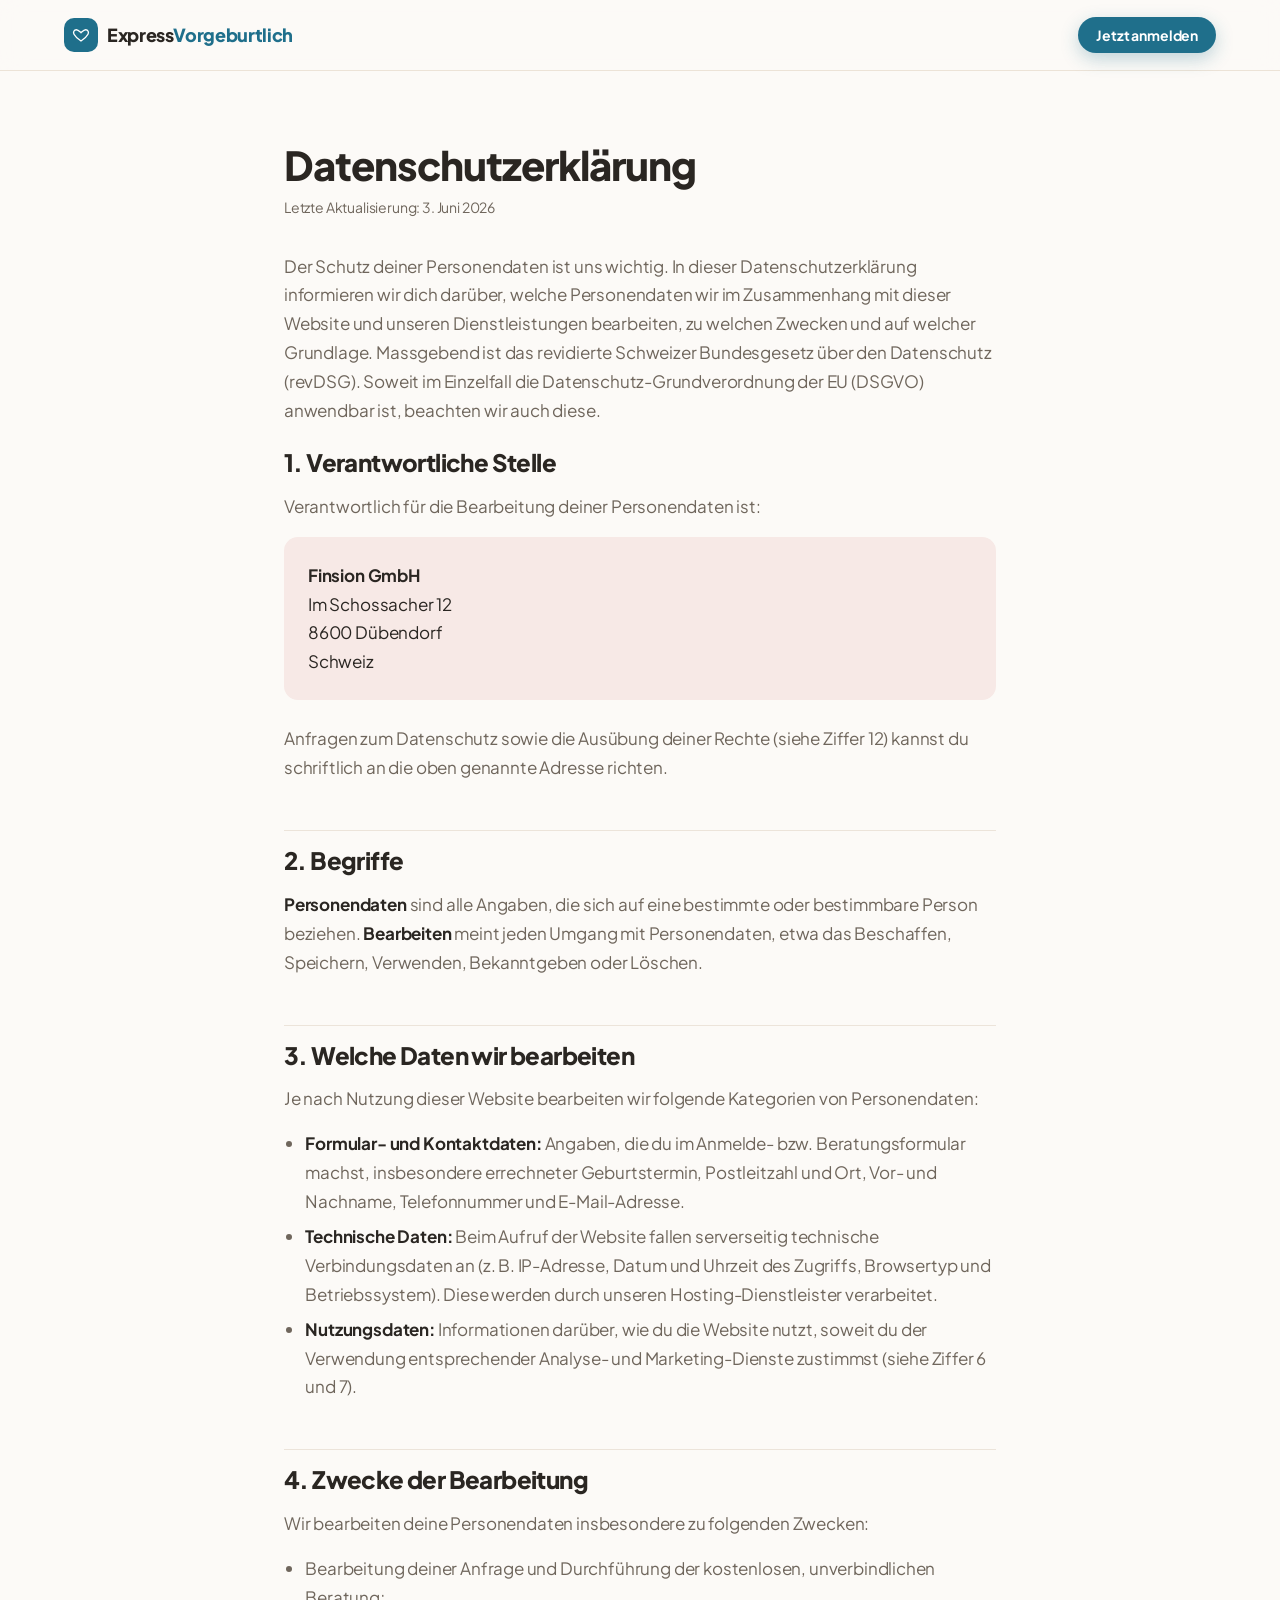
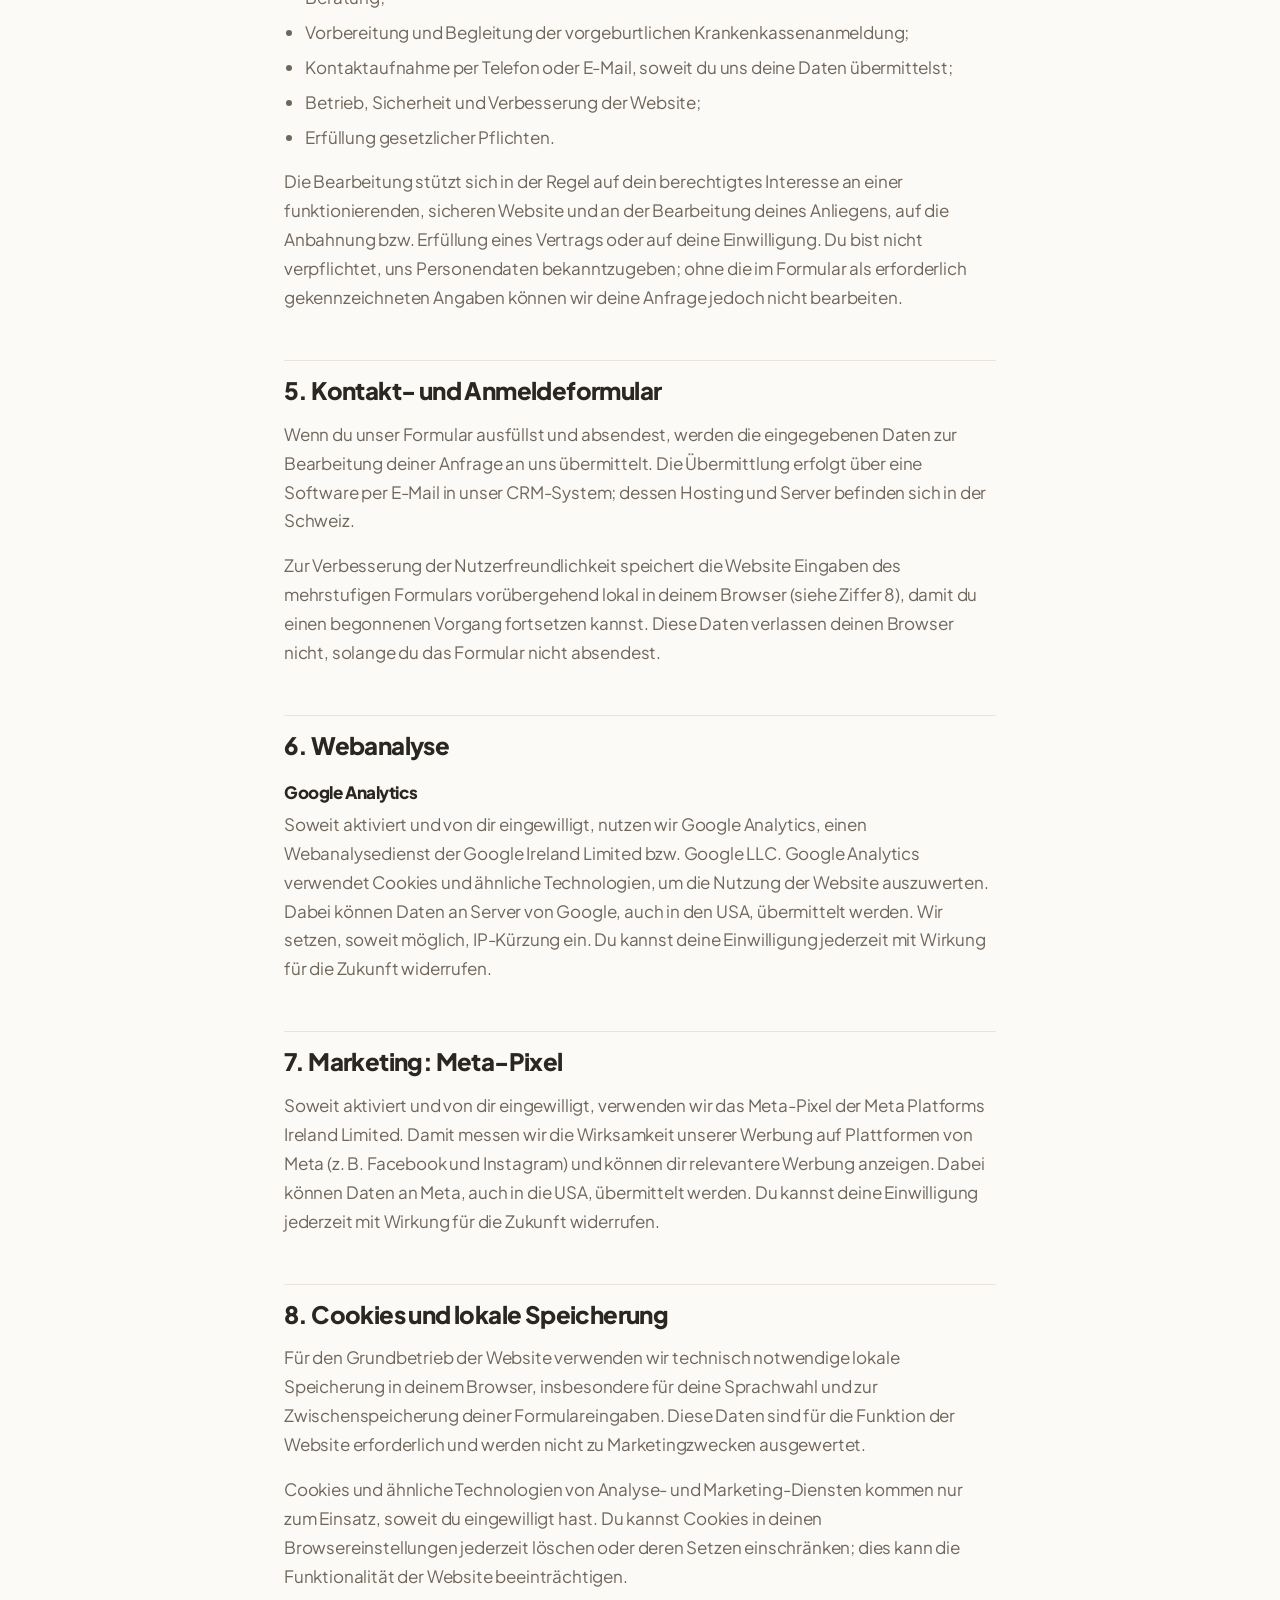
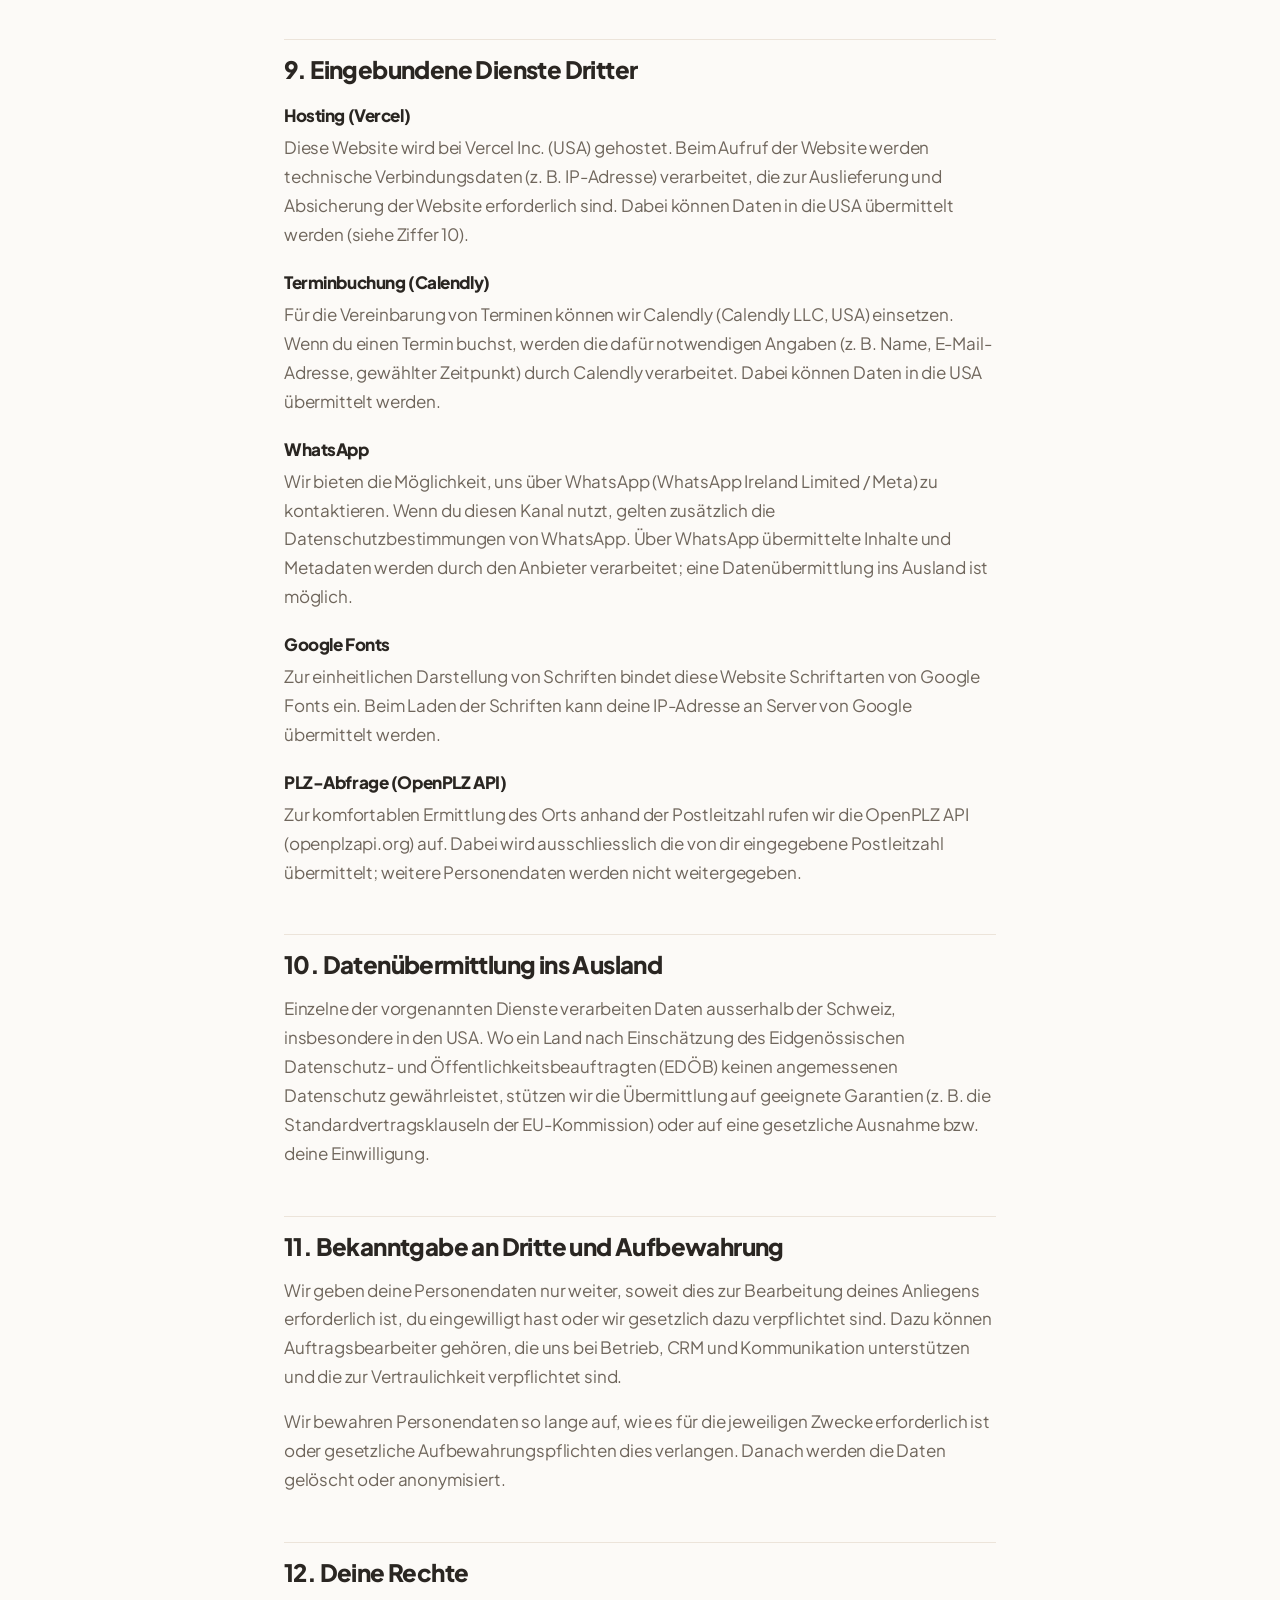
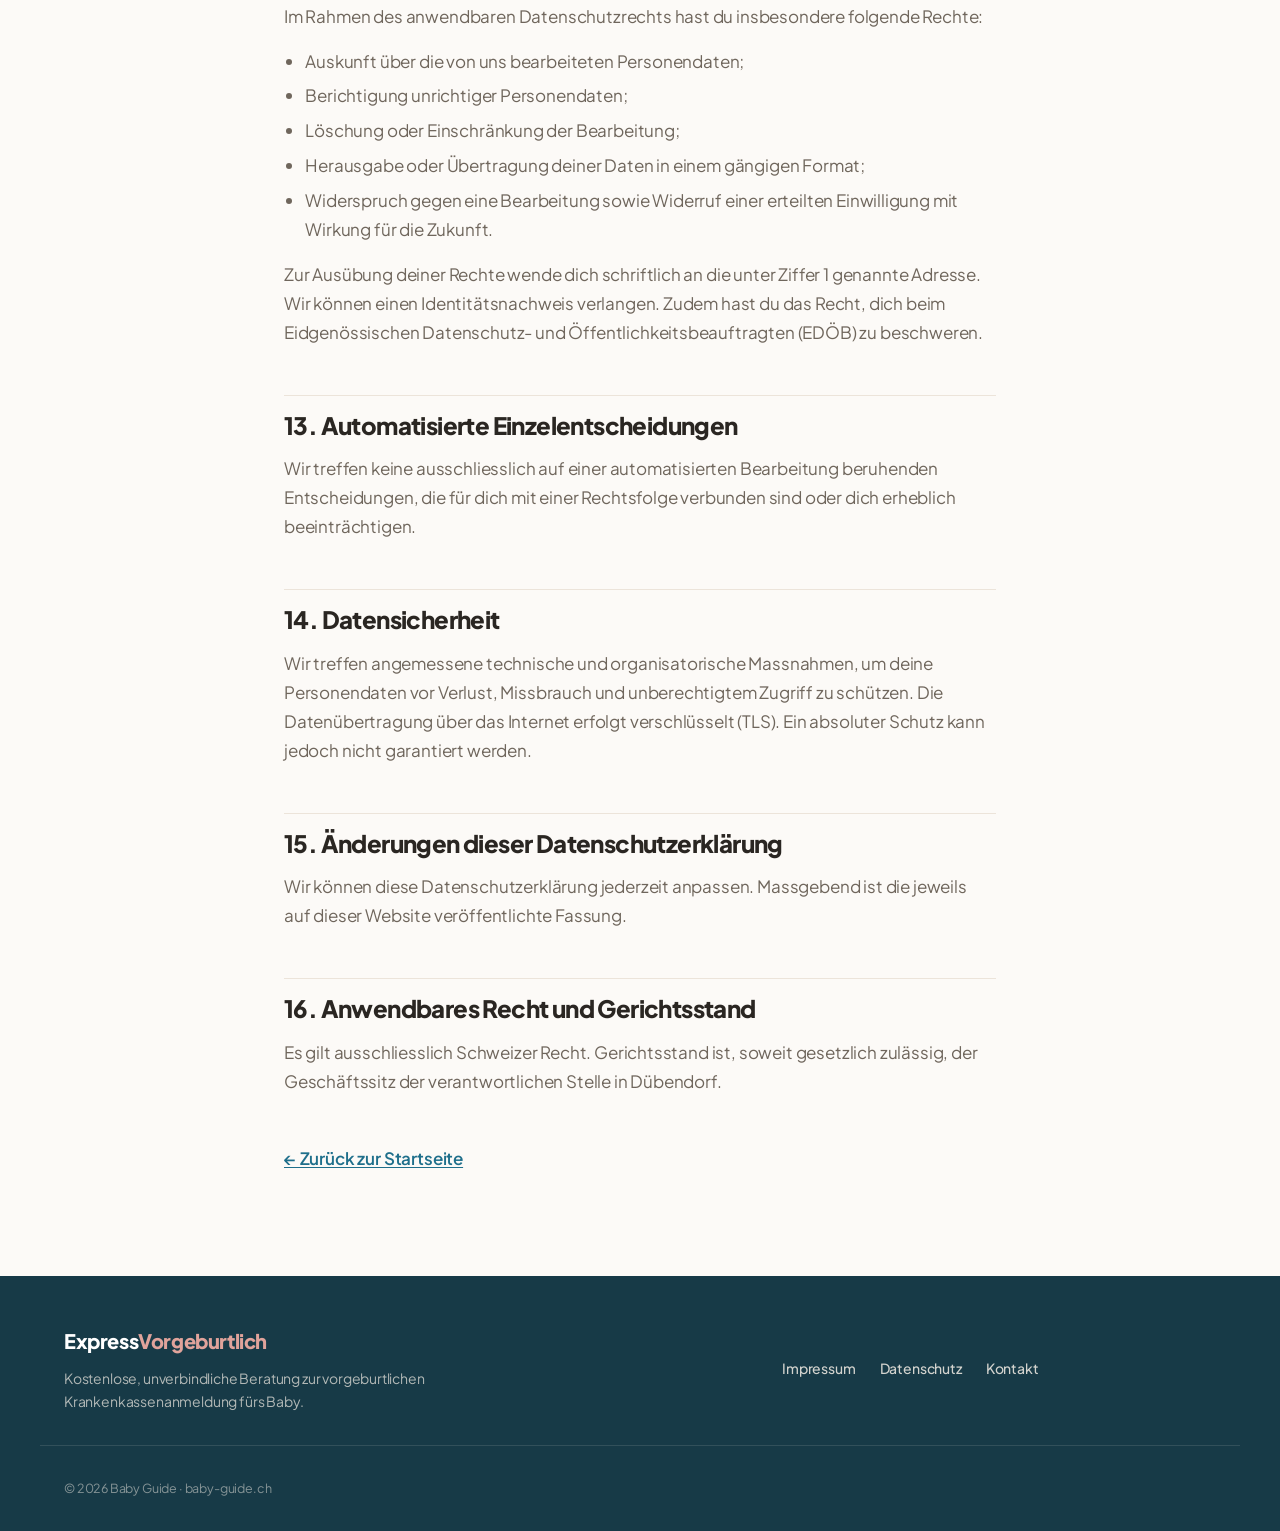
==== commit e2706c6e: "Rebrand: Express Vorgeburtlich -> Baby Guide ueberall (Name, Logo, Domain, Meta, i18n)" ====
--- a/datenschutz.html
+++ b/datenschutz.html
@@ -3,10 +3,10 @@
 <head>
   <meta charset="UTF-8" />
   <meta name="viewport" content="width=device-width, initial-scale=1.0" />
-  <title>Datenschutzerklärung · Express Vorgeburtlich</title>
-  <meta name="description" content="Datenschutzerklärung von Express Vorgeburtlich nach revidiertem Schweizer Datenschutzgesetz (revDSG)." />
+  <title>Datenschutzerklärung · Baby Guide</title>
+  <meta name="description" content="Datenschutzerklärung von Baby Guide nach revidiertem Schweizer Datenschutzgesetz (revDSG)." />
   <meta name="robots" content="index, follow" />
-  <link rel="canonical" href="https://express-vorgeburtlich.ch/datenschutz.html" />
+  <link rel="canonical" href="https://baby-guide.ch/datenschutz.html" />
 
   <link rel="icon" href="/favicon.ico" sizes="any" />
   <link rel="icon" href="/favicon.svg" type="image/svg+xml" />
@@ -17,7 +17,7 @@
   <link rel="stylesheet"
         href="https://fonts.googleapis.com/css2?family=Plus+Jakarta+Sans:wght@400;500;600;700;800&display=swap" />
 
-  <link rel="stylesheet" href="styles.css?v=25" />
+  <link rel="stylesheet" href="styles.css?v=31" />
 </head>
 <body>
 
@@ -26,7 +26,7 @@
        ============================================================ -->
   <header class="site-header" id="top">
     <div class="container header-inner">
-      <a class="logo" href="/" aria-label="Express Vorgeburtlich: Startseite">
+      <a class="logo" href="/" aria-label="Baby Guide: Startseite">
         <span class="logo-mark" aria-hidden="true">
           <svg viewBox="0 0 24 24" width="18" height="18">
             <path d="M12 20s-7-4.5-9.3-9C1.2 8.2 2.6 5 5.8 5 8 5 9.3 6.5 12 9c2.7-2.5 4-4 6.2-4 3.2 0 4.6 3.2 3.1 6-2.3 4.5-9.3 9-9.3 9z" fill="none" stroke="currentColor" stroke-width="1.8" stroke-linejoin="round"/>
@@ -287,7 +287,7 @@
       </nav>
     </div>
     <div class="container footer-legal-wrap">
-      <p class="legal-note">© <span id="year">2026</span> Express Vorgeburtlich · express-vorgeburtlich.ch</p>
+      <p class="legal-note">© <span id="year">2026</span> Baby Guide · baby-guide.ch</p>
     </div>
   </footer>
 
--- a/styles.css
+++ b/styles.css
@@ -1,5 +1,5 @@
 /* ============================================================
-   Express Vorgeburtlich: styles.css
+   Baby Guide: styles.css
    Modern, clean, warm & vertrauensvoll. Mobile-first, WCAG 2.1 AA.
    ============================================================ */
 
